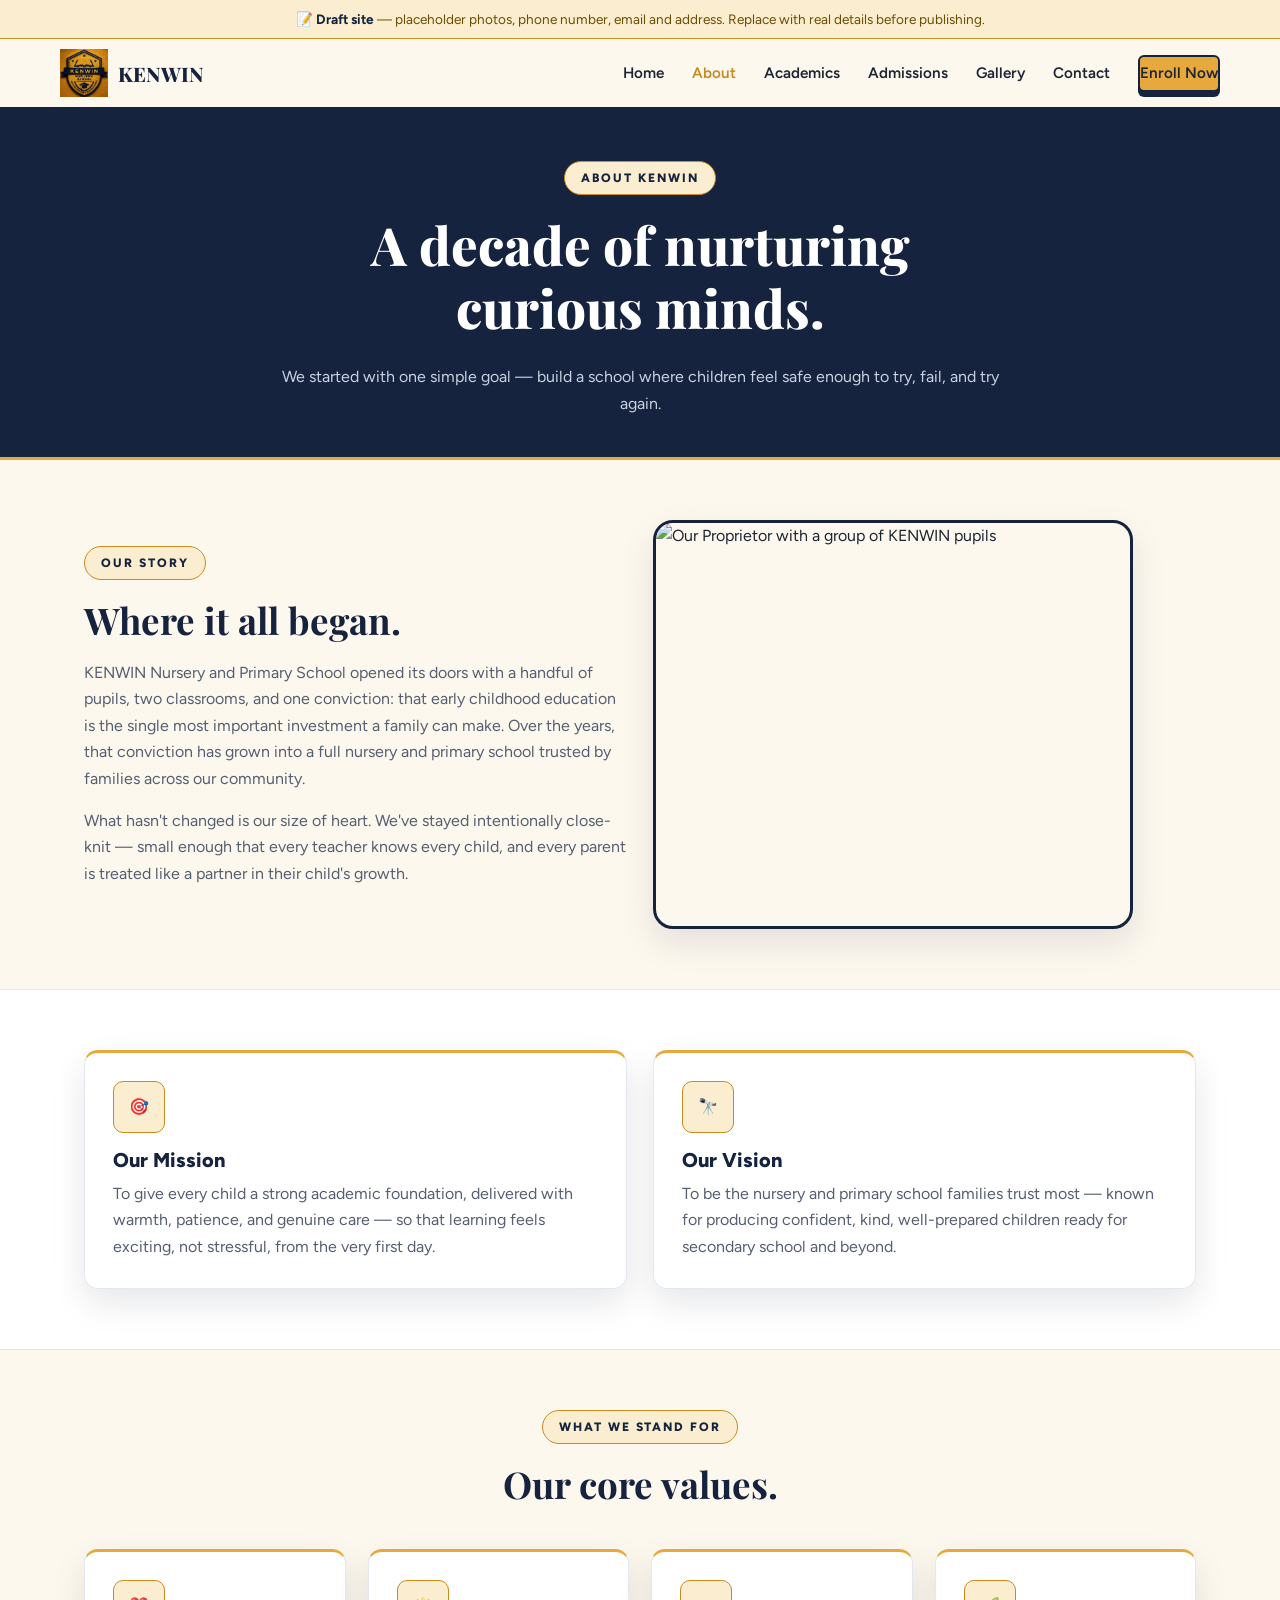
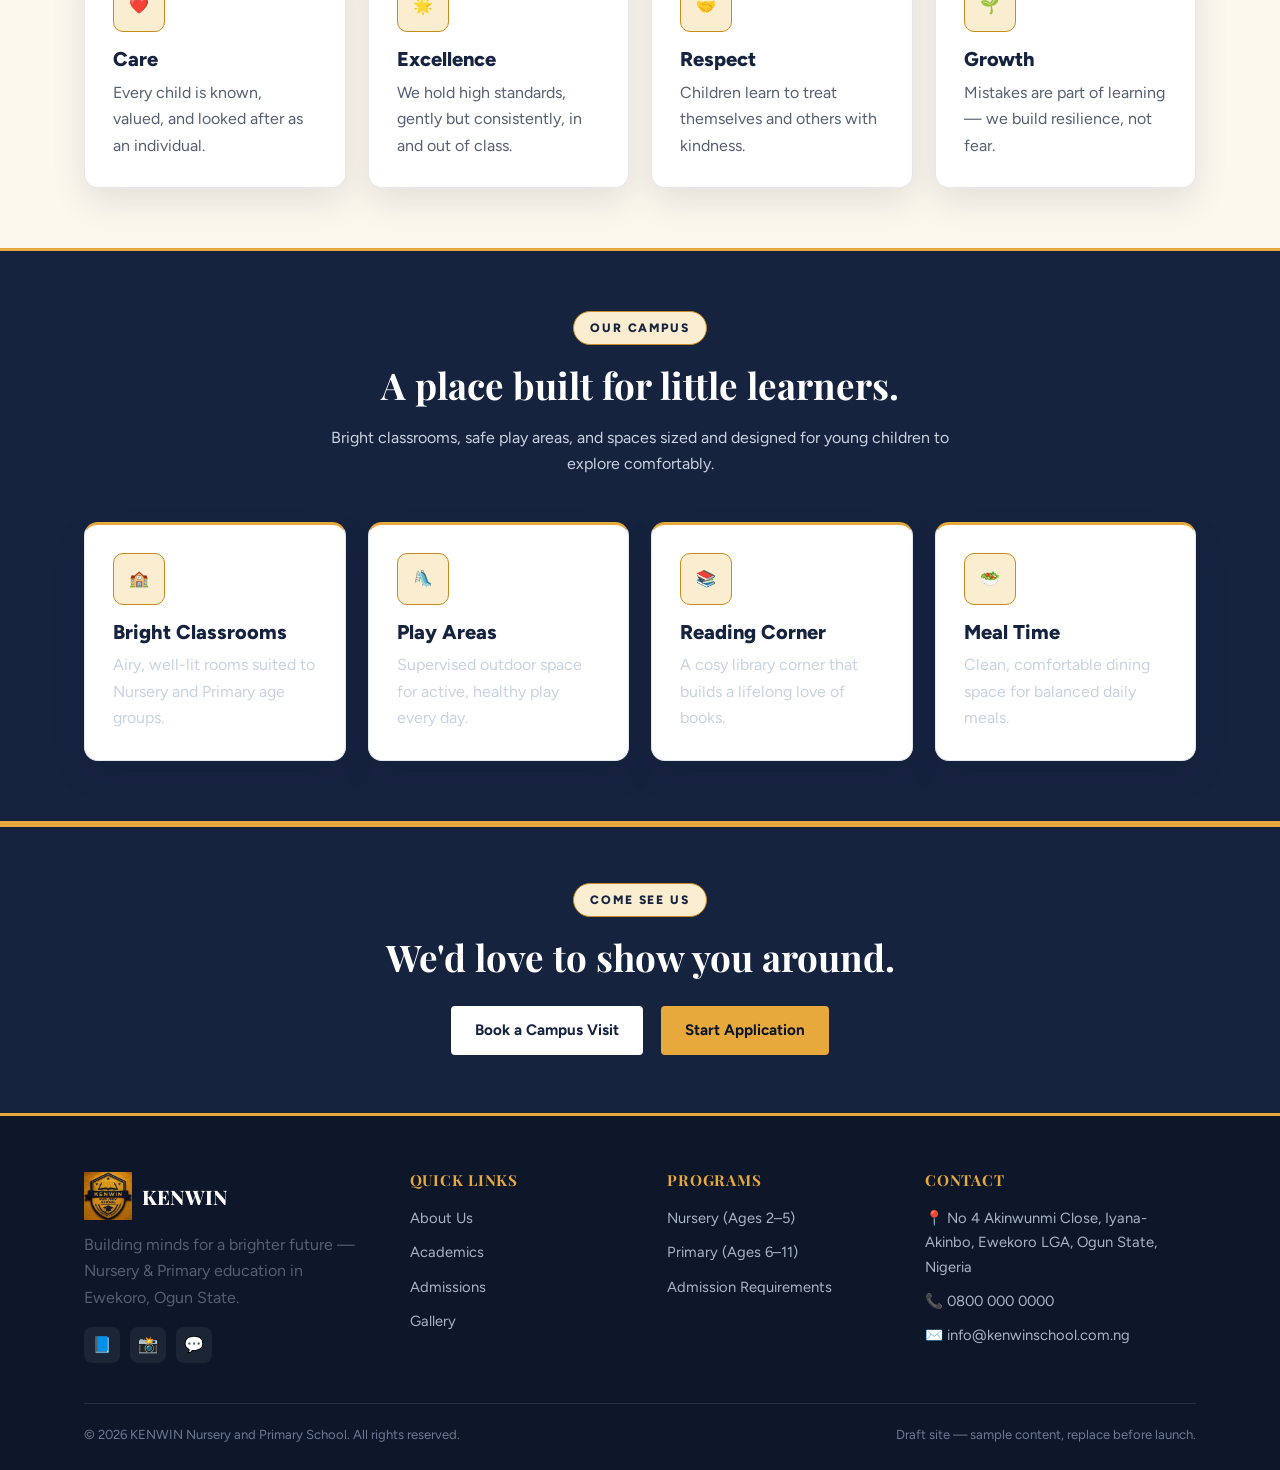
==== about.html @ 1b9066b6 "Initial KENWIN school site" ====
<!DOCTYPE html>
<html lang="en">
<head>
<meta charset="UTF-8">
<meta name="viewport" content="width=device-width, initial-scale=1.0">
<title>About Us | KENWIN Nursery and Primary School</title>
<meta name="description" content="Learn about KENWIN Nursery and Primary School's story, mission, values, and facilities.">
<link rel="preconnect" href="https://fonts.googleapis.com">
<link href="https://fonts.googleapis.com/css2?family=Playfair+Display:wght@700;800;900&family=Figtree:wght@400;500;600;700;800&display=swap" rel="stylesheet">
<link rel="stylesheet" href="styles.css">
</head>
<body>

<div class="build-notice">📝 <strong>Draft site</strong> — placeholder photos, phone number, email and address. Replace with real details before publishing.</div>

<header class="site-header">
  <div class="container nav">
    <a href="index.html" class="logo">
      <img src="images/logo.jpeg" alt="KENWIN Nursery and Primary School crest" class="logo-img"> KENWIN
    </a>
    <nav class="nav-links">
      <a href="index.html">Home</a>
      <a href="about.html" class="active">About</a>
      <a href="academics.html">Academics</a>
      <a href="admissions.html">Admissions</a>
      <a href="gallery.html">Gallery</a>
      <a href="contact.html">Contact</a>
      <a href="admissions.html" class="btn btn-primary btn-sm">Enroll Now</a>
    </nav>
    <button class="nav-toggle" aria-label="Toggle menu"><span></span><span></span><span></span></button>
  </div>
</header>

<section class="page-hero">
  <div class="container">
    <span class="eyebrow">About KENWIN</span>
    <h1>A decade of nurturing curious minds.</h1>
    <p class="lead" style="margin:0 auto;">We started with one simple goal — build a school where children feel safe enough to try, fail, and try again.</p>
  </div>
</section>

<section class="section">
  <div class="container">
    <div class="grid-2" style="align-items:center;">
      <div>
        <span class="eyebrow">Our Story</span>
        <h2>Where it all began.</h2>
        <p>KENWIN Nursery and Primary School opened its doors with a handful of pupils, two classrooms, and one conviction: that early childhood education is the single most important investment a family can make. Over the years, that conviction has grown into a full nursery and primary school trusted by families across our community.</p>
        <p>What hasn't changed is our size of heart. We've stayed intentionally close-knit — small enough that every teacher knows every child, and every parent is treated like a partner in their child's growth.</p>
      </div>
      <div class="hero-photo" style="max-width:480px;">
        <img src="images/community-photo-2.jpeg" alt="Our Proprietor with a group of KENWIN pupils">
      </div>
    </div>
  </div>
</section>

<section class="section section-alt">
  <div class="container">
    <div class="grid-2">
      <div class="card">
        <div class="icon-badge">🎯</div>
        <h3>Our Mission</h3>
        <p>To give every child a strong academic foundation, delivered with warmth, patience, and genuine care — so that learning feels exciting, not stressful, from the very first day.</p>
      </div>
      <div class="card">
        <div class="icon-badge">🔭</div>
        <h3>Our Vision</h3>
        <p>To be the nursery and primary school families trust most — known for producing confident, kind, well-prepared children ready for secondary school and beyond.</p>
      </div>
    </div>
  </div>
</section>

<section class="section">
  <div class="container">
    <div class="section-head center">
      <span class="eyebrow">What We Stand For</span>
      <h2>Our core values.</h2>
    </div>
    <div class="grid-4">
      <div class="card"><div class="icon-badge">❤️</div><h3>Care</h3><p>Every child is known, valued, and looked after as an individual.</p></div>
      <div class="card"><div class="icon-badge">🌟</div><h3>Excellence</h3><p>We hold high standards, gently but consistently, in and out of class.</p></div>
      <div class="card"><div class="icon-badge">🤝</div><h3>Respect</h3><p>Children learn to treat themselves and others with kindness.</p></div>
      <div class="card"><div class="icon-badge">🌱</div><h3>Growth</h3><p>Mistakes are part of learning — we build resilience, not fear.</p></div>
    </div>
  </div>
</section>

<section class="section section-navy">
  <div class="container">
    <div class="section-head center">
      <span class="eyebrow">Our Campus</span>
      <h2 style="color:#fff;">A place built for little learners.</h2>
      <p>Bright classrooms, safe play areas, and spaces sized and designed for young children to explore comfortably.</p>
    </div>
    <div class="grid-4">
      <div class="card" style="background:#fff;"><div class="icon-badge">🏫</div><h3>Bright Classrooms</h3><p>Airy, well-lit rooms suited to Nursery and Primary age groups.</p></div>
      <div class="card" style="background:#fff;"><div class="icon-badge">🛝</div><h3>Play Areas</h3><p>Supervised outdoor space for active, healthy play every day.</p></div>
      <div class="card" style="background:#fff;"><div class="icon-badge">📚</div><h3>Reading Corner</h3><p>A cosy library corner that builds a lifelong love of books.</p></div>
      <div class="card" style="background:#fff;"><div class="icon-badge">🥗</div><h3>Meal Time</h3><p>Clean, comfortable dining space for balanced daily meals.</p></div>
    </div>
  </div>
</section>

<section class="cta-band">
  <div class="container">
    <span class="eyebrow">Come See Us</span>
    <h2>We'd love to show you around.</h2>
    <div class="hero-cta" style="justify-content:center;">
      <a href="contact.html" class="btn" style="background:var(--white); border-color:var(--navy); color:var(--navy);">Book a Campus Visit</a>
      <a href="admissions.html" class="btn btn-primary">Start Application</a>
    </div>
  </div>
</section>

<footer class="site-footer">
  <div class="container">
    <div class="footer-grid">
      <div>
        <a href="index.html" class="logo">
          <img src="images/logo.jpeg" alt="KENWIN Nursery and Primary School crest" class="logo-img"> KENWIN
        </a>
        <p style="margin-top:12px; max-width:28ch;">Building minds for a brighter future — Nursery & Primary education in Ewekoro, Ogun State.</p>
        <div class="social-row">
          <a href="#" aria-label="Facebook">📘</a>
          <a href="#" aria-label="Instagram">📸</a>
          <a href="#" aria-label="WhatsApp">💬</a>
        </div>
      </div>
      <div>
        <h4>Quick Links</h4>
        <ul class="footer-links">
          <li><a href="about.html">About Us</a></li>
          <li><a href="academics.html">Academics</a></li>
          <li><a href="admissions.html">Admissions</a></li>
          <li><a href="gallery.html">Gallery</a></li>
        </ul>
      </div>
      <div>
        <h4>Programs</h4>
        <ul class="footer-links">
          <li><a href="academics.html">Nursery (Ages 2–5)</a></li>
          <li><a href="academics.html">Primary (Ages 6–11)</a></li>
          <li><a href="admissions.html">Admission Requirements</a></li>
        </ul>
      </div>
      <div>
        <h4>Contact</h4>
        <ul class="footer-links">
          <li>📍 No 4 Akinwunmi Close, Iyana-Akinbo, Ewekoro LGA, Ogun State, Nigeria</li>
          <li>📞 0800 000 0000</li>
          <li>✉️ info@kenwinschool.com.ng</li>
        </ul>
      </div>
    </div>
    <div class="footer-bottom">
      <span>© 2026 KENWIN Nursery and Primary School. All rights reserved.</span>
      <span>Draft site — sample content, replace before launch.</span>
    </div>
  </div>
</footer>

<script src="script.js"></script>
</body>
</html>
---- styles.css ----
/* =========================================================
   KENWIN NURSERY & PRIMARY SCHOOL — design system v2
   Palette: navy + gold, matching the school crest
   Signature: shield-badge stats + gold ribbon rules (echoes the crest)
   ========================================================= */

:root {
  /* colour — drawn from the crest */
  --navy: #16233F;
  --navy-deep: #0D1729;
  --navy-mid: #223454;
  --gold: #E8A93C;
  --gold-deep: #C98A1E;
  --gold-light: #F7D588;
  --gold-tint: #FBEED0;
  --navy-tint: #E4E8F0;
  --cream: #FDF8EE;
  --cream-deep: #F6EDD8;
  --ink: #1D2433;
  --ink-soft: #565F71;
  --white: #FFFFFF;

  /* type */
  --font-display: "Playfair Display", "Georgia", serif;
  --font-body: "Figtree", "Segoe UI", sans-serif;

  /* shape */
  --radius-lg: 20px;
  --radius-md: 14px;
  --radius-sm: 8px;
  --shadow-block: 0 6px 0 rgba(13,23,41,0.14);
  --shadow-card: 0 14px 34px rgba(13,23,41,0.10);
}

* { box-sizing: border-box; }
html { scroll-behavior: smooth; }

body {
  margin: 0;
  font-family: var(--font-body);
  color: var(--ink);
  background: var(--cream);
  line-height: 1.65;
  -webkit-font-smoothing: antialiased;
}

img, svg { max-width: 100%; display: block; }
a { color: inherit; text-decoration: none; }
ul { margin: 0; padding: 0; list-style: none; }

h1, h2, h3, h4 {
  font-family: var(--font-display);
  font-weight: 700;
  line-height: 1.18;
  margin: 0 0 0.5em;
  color: var(--navy);
}

h1 { font-size: clamp(2.2rem, 5vw, 3.3rem); font-weight: 800; }
h2 { font-size: clamp(1.7rem, 3.4vw, 2.3rem); }
h3 { font-size: 1.25rem; font-family: var(--font-body); font-weight: 800; }
p { margin: 0 0 1em; color: var(--ink-soft); }

.container {
  width: 100%;
  max-width: 1160px;
  margin: 0 auto;
  padding: 0 24px;
}

.eyebrow {
  display: inline-flex;
  align-items: center;
  gap: 8px;
  font-family: var(--font-body);
  font-weight: 800;
  font-size: 0.76rem;
  letter-spacing: 0.16em;
  text-transform: uppercase;
  color: var(--navy);
  background: var(--gold-tint);
  border: 1px solid var(--gold-deep);
  padding: 6px 16px;
  border-radius: 100px;
  margin-bottom: 18px;
}
.eyebrow.navy { color: var(--white); background: var(--navy); border-color: var(--navy); }
.eyebrow.light { color: var(--white); background: rgba(255,255,255,0.14); border-color: rgba(255,255,255,0.35); }

/* heading rule — the signature mark, echoes the crest's ribbon lines */
.rule-wrap { position: relative; display: inline-block; padding-bottom: 10px; }
.rule-wrap svg.rule { position: absolute; left: 0; bottom: 0; width: 100%; height: 10px; }

/* ---------- header / nav ---------- */
.site-header {
  position: sticky;
  top: 0;
  z-index: 50;
  background: rgba(253,248,238,0.94);
  backdrop-filter: blur(6px);
  border-bottom: 2px solid var(--navy);
}
.nav {
  display: flex;
  align-items: center;
  justify-content: space-between;
  padding: 10px 0;
}
.logo {
  display: flex;
  align-items: center;
  gap: 10px;
  font-family: var(--font-display);
  font-weight: 800;
  font-size: 1.25rem;
  color: var(--navy);
}
.logo-img { width: 48px; height: 48px; object-fit: contain; flex-shrink: 0; }

.nav-links {
  display: flex;
  align-items: center;
  gap: 28px;
}
.nav-links a {
  font-weight: 600;
  font-size: 0.95rem;
  color: var(--ink);
  padding: 4px 0;
}
.nav-links a.active,
.nav-links a:hover { color: var(--gold-deep); }

.btn {
  display: inline-flex;
  align-items: center;
  gap: 8px;
  font-family: var(--font-body);
  font-weight: 700;
  font-size: 0.95rem;
  padding: 12px 24px;
  border-radius: 6px;
  border: 2px solid var(--navy);
  cursor: pointer;
  transition: transform 0.15s ease, background 0.15s ease;
}
.btn:hover { transform: translateY(-2px); }
.btn-primary { background: var(--gold); color: var(--navy-deep); box-shadow: 0 5px 0 var(--navy); }
.btn-primary:hover { background: var(--gold-light); }
.btn-primary:active { transform: translateY(2px); box-shadow: 0 3px 0 var(--navy); }
.btn-outline { background: transparent; color: var(--navy); }
.btn-outline:hover { background: var(--gold-tint); }
.btn-sm { padding: 9px 18px; font-size: 0.85rem; }

.nav-toggle {
  display: none;
  flex-direction: column;
  gap: 5px;
  background: none;
  border: none;
  cursor: pointer;
  padding: 6px;
}
.nav-toggle span { width: 26px; height: 3px; background: var(--navy); border-radius: 2px; }

/* ---------- hero ---------- */
.hero { padding: 56px 0 40px; position: relative; overflow: hidden; }
.hero .container { display: grid; grid-template-columns: 1.05fr 0.95fr; gap: 40px; align-items: center; }
.hero-copy p.lead { font-size: 1.1rem; max-width: 46ch; }
.hero-cta { display: flex; gap: 14px; flex-wrap: wrap; margin-top: 26px; }
.hero-art { position: relative; }
.hero-photo {
  border-radius: var(--radius-lg);
  border: 3px solid var(--navy);
  overflow: hidden;
  box-shadow: var(--shadow-card);
  position: relative;
}
.hero-photo img { width: 100%; height: 100%; object-fit: cover; aspect-ratio: 4/3.4; }
.hero-photo .badge-float {
  position: absolute; bottom: -18px; right: -18px;
  background: var(--navy); color: var(--white);
  border: 3px solid var(--gold);
  border-radius: var(--radius-md);
  padding: 14px 18px;
  box-shadow: var(--shadow-block);
  font-family: var(--font-display);
}
.badge-float .num { font-size: 1.5rem; font-weight: 800; color: var(--gold); display: block; line-height: 1; }
.badge-float .label { font-size: 0.7rem; text-transform: uppercase; letter-spacing: 0.06em; color: #C9D2E0; }

.page-hero {
  padding: 52px 0 40px;
  text-align: center;
  background: var(--navy);
  border-bottom: 3px solid var(--gold);
}
.page-hero .container { max-width: 780px; }
.page-hero h1, .page-hero p { color: var(--white); }
.page-hero p.lead { color: #C9D2E0; }

/* ---------- shield stat badges (signature) ---------- */
.stat-strip {
  display: grid;
  grid-template-columns: repeat(4, 1fr);
  gap: 20px;
  margin: 8px 0 60px;
}
.stat-block {
  background: var(--navy);
  border: 2px solid var(--gold-deep);
  border-radius: var(--radius-md);
  padding: 22px 16px;
  text-align: center;
  box-shadow: var(--shadow-block);
  position: relative;
}
.stat-block::before {
  content: "";
  position: absolute; top: -2px; left: 50%; transform: translateX(-50%);
  width: 28px; height: 4px; background: var(--gold); border-radius: 0 0 3px 3px;
}
.stat-block .num {
  font-family: var(--font-display);
  font-weight: 800;
  font-size: 2rem;
  color: var(--gold);
  display: block;
}
.stat-block .label {
  font-size: 0.78rem;
  font-weight: 700;
  color: #C9D2E0;
  text-transform: uppercase;
  letter-spacing: 0.05em;
}

/* ---------- sections ---------- */
.section { padding: 60px 0; }
.section-head { max-width: 640px; margin-bottom: 44px; }
.section-head.center { margin-left: auto; margin-right: auto; text-align: center; }
.section-alt { background: var(--white); border-top: 1px solid var(--navy-tint); border-bottom: 1px solid var(--navy-tint); }
.section-navy { background: var(--navy); color: var(--white); border-top: 3px solid var(--gold); border-bottom: 3px solid var(--gold); }
.section-navy h2, .section-navy h3 { color: var(--white); }
.section-navy p { color: #C9D2E0; }

/* ---------- program / feature cards ---------- */
.grid-2 { display: grid; grid-template-columns: 1fr 1fr; gap: 26px; }
.grid-3 { display: grid; grid-template-columns: repeat(3, 1fr); gap: 26px; }
.grid-4 { display: grid; grid-template-columns: repeat(4, 1fr); gap: 22px; }

.card {
  background: var(--white);
  border: 1px solid var(--navy-tint);
  border-top: 3px solid var(--gold);
  border-radius: var(--radius-md);
  padding: 28px;
  box-shadow: var(--shadow-card);
}
.card .icon-badge {
  width: 52px; height: 52px;
  border-radius: 10px;
  display: flex; align-items: center; justify-content: center;
  margin-bottom: 16px;
  background: var(--gold-tint);
  border: 1px solid var(--gold-deep);
}
.card h3 { margin-bottom: 8px; color: var(--navy); }
.card p { margin-bottom: 0; }

.program-card { position: relative; overflow: hidden; }
.program-card .tag {
  position: absolute; top: 22px; right: -36px;
  background: var(--navy);
  color: var(--gold);
  font-weight: 700; font-size: 0.75rem;
  padding: 5px 42px;
  transform: rotate(35deg);
}

.value-list li {
  display: flex; gap: 12px; align-items: flex-start;
  margin-bottom: 14px; color: var(--ink-soft);
}
.value-list .dot {
  flex-shrink: 0; width: 24px; height: 24px; border-radius: 6px;
  background: var(--gold); color: var(--navy-deep);
  display: flex; align-items: center; justify-content: center;
  font-size: 0.78rem; font-weight: 800; margin-top: 2px;
}

/* ---------- testimonial ---------- */
.testimonial-card {
  background: var(--cream-deep);
  border: 1px solid var(--gold-deep);
  border-radius: var(--radius-md);
  padding: 28px;
}
.testimonial-card .quote { font-size: 1.02rem; color: var(--navy); font-style: italic; }
.testimonial-card .who { display: flex; align-items: center; gap: 12px; margin-top: 16px; }
.avatar {
  width: 42px; height: 42px; border-radius: 50%;
  display: flex; align-items: center; justify-content: center;
  font-weight: 800; color: var(--white); font-family: var(--font-display);
  background: var(--navy);
}

/* ---------- timeline / steps ---------- */
.steps { display: grid; gap: 16px; }
.step {
  display: grid; grid-template-columns: 56px 1fr; gap: 18px;
  background: var(--white); border: 1px solid var(--navy-tint); border-left: 4px solid var(--gold);
  border-radius: var(--radius-md); padding: 20px;
}
.step .step-num {
  width: 52px; height: 52px; border-radius: 10px;
  background: var(--navy); color: var(--gold);
  display: flex; align-items: center; justify-content: center;
  font-family: var(--font-display); font-weight: 800; font-size: 1.25rem;
}

/* ---------- FAQ ---------- */
.faq-item {
  border: 1px solid var(--navy-tint);
  border-left: 3px solid var(--gold);
  border-radius: var(--radius-md);
  margin-bottom: 14px;
  background: var(--white);
  overflow: hidden;
}
.faq-item summary {
  cursor: pointer;
  padding: 18px 22px;
  font-weight: 700;
  color: var(--navy);
  list-style: none;
  display: flex;
  justify-content: space-between;
  align-items: center;
}
.faq-item summary::-webkit-details-marker { display: none; }
.faq-item summary::after {
  content: "+";
  font-size: 1.4rem;
  color: var(--gold-deep);
  transition: transform 0.2s ease;
}
.faq-item[open] summary::after { transform: rotate(45deg); }
.faq-item .faq-body { padding: 0 22px 20px; color: var(--ink-soft); }

/* ---------- gallery ---------- */
.gallery-grid { display: grid; grid-template-columns: repeat(3, 1fr); gap: 18px; }
.gallery-tile {
  aspect-ratio: 4/3;
  border-radius: var(--radius-md);
  border: 1px solid var(--navy-tint);
  overflow: hidden;
  position: relative;
}
.gallery-tile img { width: 100%; height: 100%; object-fit: cover; }
.gallery-tile.placeholder {
  display: flex; align-items: center; justify-content: center;
  text-align: center; padding: 16px;
  font-weight: 700; color: var(--white);
  border: 2px dashed var(--gold-deep);
}
.gallery-tile .cap {
  position: absolute; bottom: 0; left: 0; right: 0;
  background: linear-gradient(transparent, rgba(13,23,41,0.85));
  color: var(--white); font-weight: 700; font-size: 0.85rem;
  padding: 26px 14px 10px;
}

/* ---------- contact / form ---------- */
.contact-grid { display: grid; grid-template-columns: 1fr 1fr; gap: 40px; align-items: start; }
.form-field { margin-bottom: 18px; }
.form-field label { display: block; font-weight: 700; font-size: 0.88rem; margin-bottom: 6px; color: var(--navy); }
.form-field input, .form-field select, .form-field textarea {
  width: 100%;
  padding: 12px 14px;
  border: 1px solid var(--navy-tint);
  border-radius: var(--radius-sm);
  font-family: var(--font-body);
  font-size: 0.95rem;
  background: var(--cream);
  color: var(--ink);
}
.form-field textarea { resize: vertical; min-height: 110px; }
.info-line { display: flex; gap: 14px; margin-bottom: 20px; align-items: flex-start; }
.info-line .ic {
  width: 40px; height: 40px; border-radius: 10px; flex-shrink: 0;
  background: var(--gold-tint); border: 1px solid var(--gold-deep);
  display: flex; align-items: center; justify-content: center;
}

/* ---------- CTA band ---------- */
.cta-band {
  background: var(--navy);
  border-top: 3px solid var(--gold);
  border-bottom: 3px solid var(--gold);
  padding: 56px 0;
  text-align: center;
  color: var(--white);
}
.cta-band h2 { color: var(--white); }
.cta-band .btn-primary { background: var(--gold); color: var(--navy-deep); }

/* ---------- footer ---------- */
.site-footer { background: var(--navy-deep); color: #A9B4C6; padding: 56px 0 24px; }
.footer-grid { display: grid; grid-template-columns: 1.3fr 1fr 1fr 1.2fr; gap: 32px; margin-bottom: 40px; }
.site-footer h4 { color: var(--gold); font-size: 0.95rem; margin-bottom: 16px; text-transform: uppercase; letter-spacing: 0.05em; }
.site-footer a { color: #A9B4C6; }
.site-footer a:hover { color: var(--gold); }
.site-footer .logo { color: var(--white); }
.footer-links li { margin-bottom: 10px; font-size: 0.92rem; }
.footer-bottom {
  border-top: 1px solid rgba(255,255,255,0.1);
  padding-top: 20px;
  font-size: 0.82rem;
  display: flex; justify-content: space-between; flex-wrap: wrap; gap: 10px;
  color: #6E7891;
}
.social-row { display: flex; gap: 10px; margin-top: 6px; }
.social-row a {
  width: 36px; height: 36px; border-radius: 8px;
  background: rgba(255,255,255,0.06);
  display: flex; align-items: center; justify-content: center;
}

/* ---------- notice banner (placeholder disclosure) ---------- */
.build-notice { background: var(--gold-tint); border-bottom: 1px solid var(--gold-deep); font-size: 0.85rem; text-align: center; padding: 8px 16px; color: #6B4E00; }
.build-notice strong { color: var(--navy); }

/* ---------- responsive ---------- */
@media (max-width: 920px) {
  .hero .container { grid-template-columns: 1fr; }
  .hero-art { order: -1; max-width: 420px; margin: 0 auto 10px; }
  .grid-2, .grid-3, .grid-4 { grid-template-columns: 1fr 1fr; }
  .stat-strip { grid-template-columns: 1fr 1fr; }
  .footer-grid { grid-template-columns: 1fr 1fr; }
  .contact-grid { grid-template-columns: 1fr; }
  .gallery-grid { grid-template-columns: 1fr 1fr; }
}
@media (max-width: 640px) {
  .nav-links { position: fixed; top: 68px; left: 0; right: 0; background: var(--cream);
    flex-direction: column; align-items: flex-start; padding: 20px 24px;
    border-bottom: 2px solid var(--navy); gap: 16px; display: none; }
  .nav-links.open { display: flex; }
  .nav-toggle { display: flex; }
  .nav .btn-primary.btn-sm { display: none; }
  .nav-links .btn { width: 100%; justify-content: center; }
  .grid-2, .grid-3, .grid-4 { grid-template-columns: 1fr; }
  .stat-strip { grid-template-columns: 1fr 1fr; }
  .footer-grid { grid-template-columns: 1fr; }
  .gallery-grid { grid-template-columns: 1fr 1fr; }
  .footer-bottom { flex-direction: column; }
}

@media (prefers-reduced-motion: reduce) {
  html { scroll-behavior: auto; }
  * { transition: none !important; animation: none !important; }
}
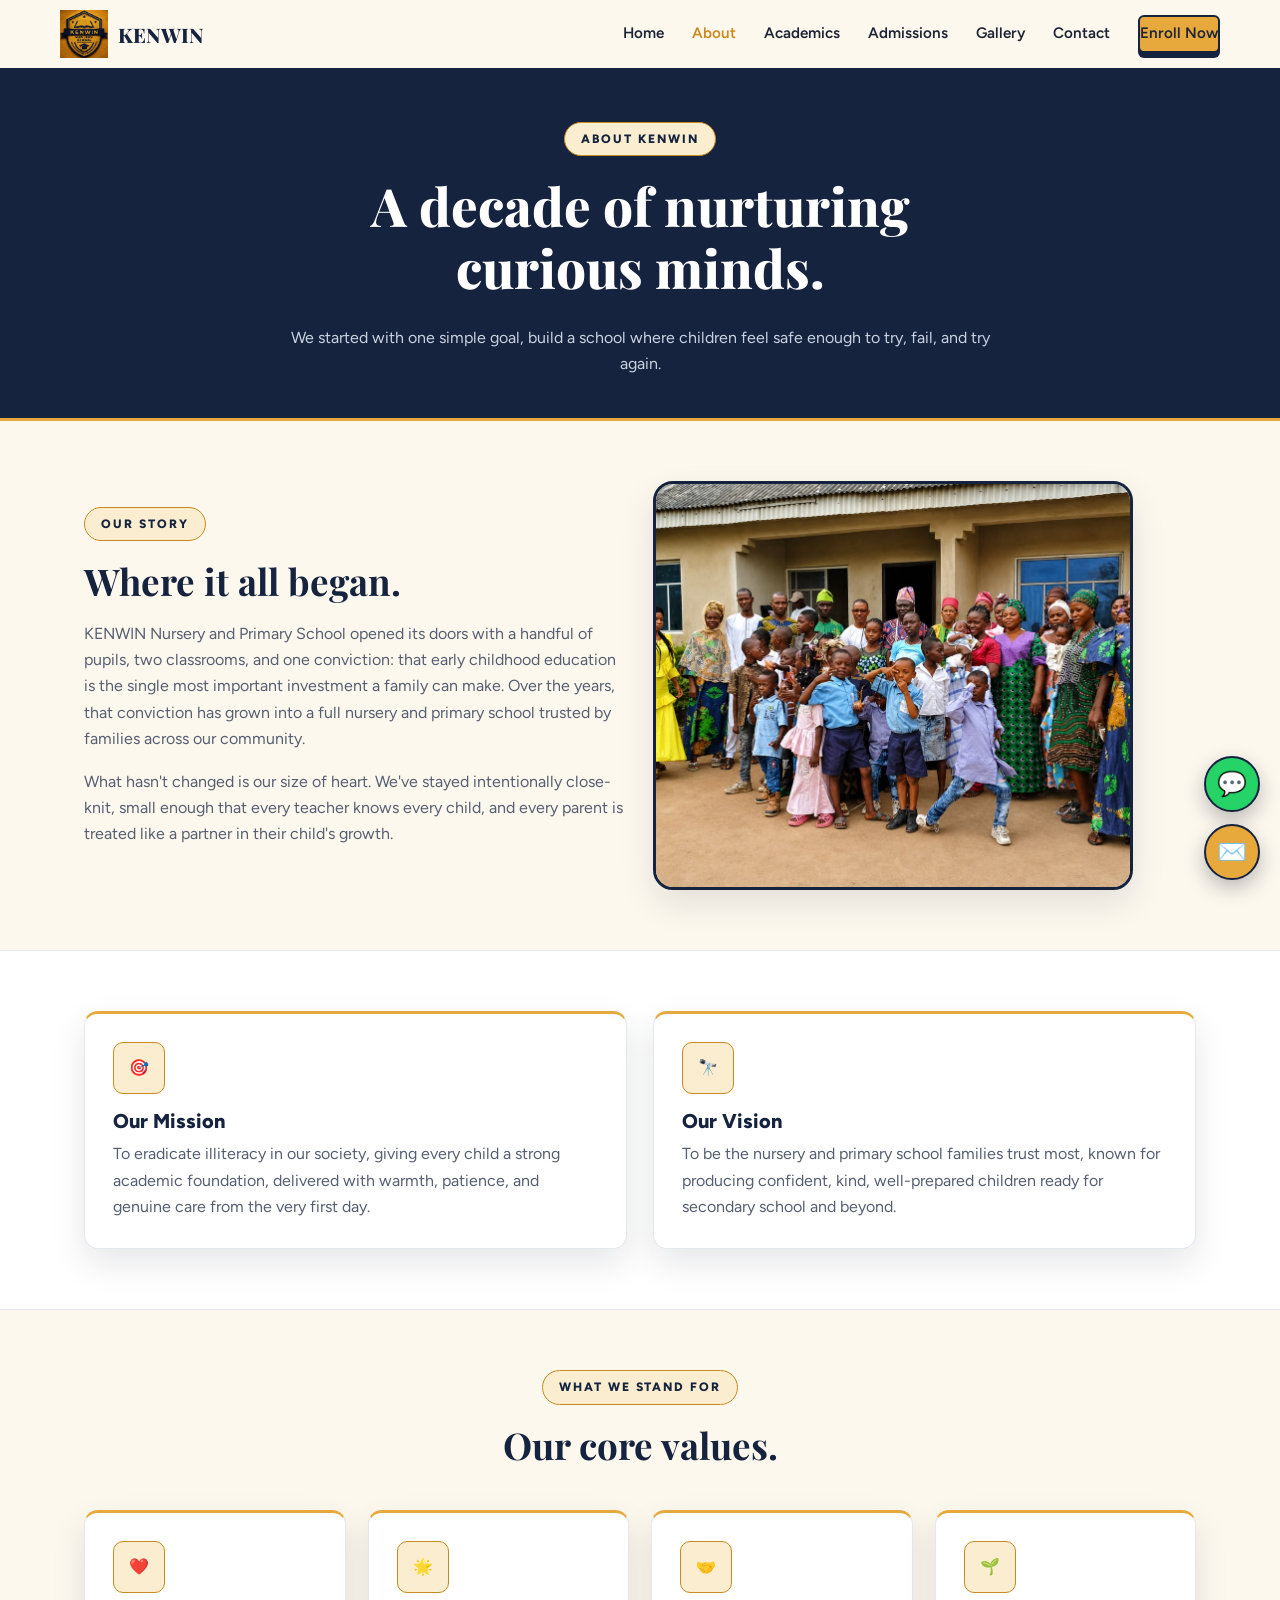
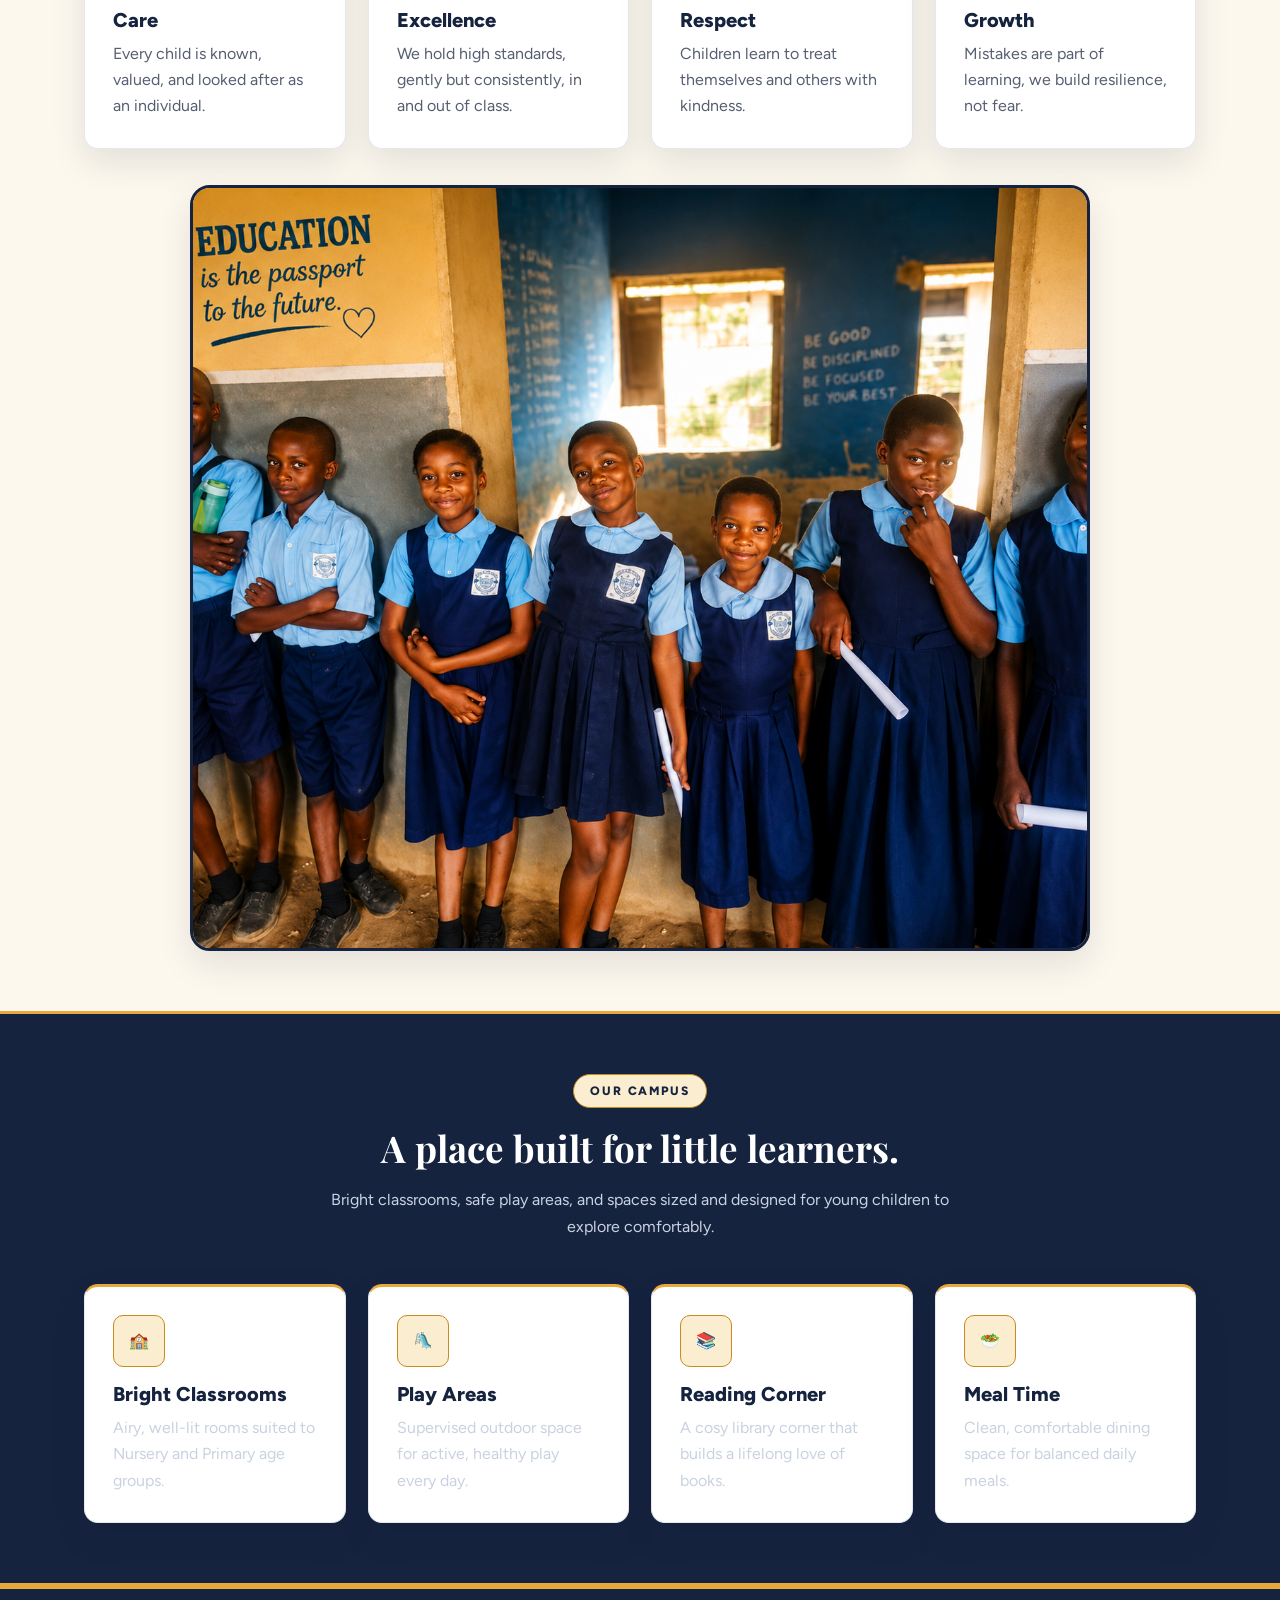
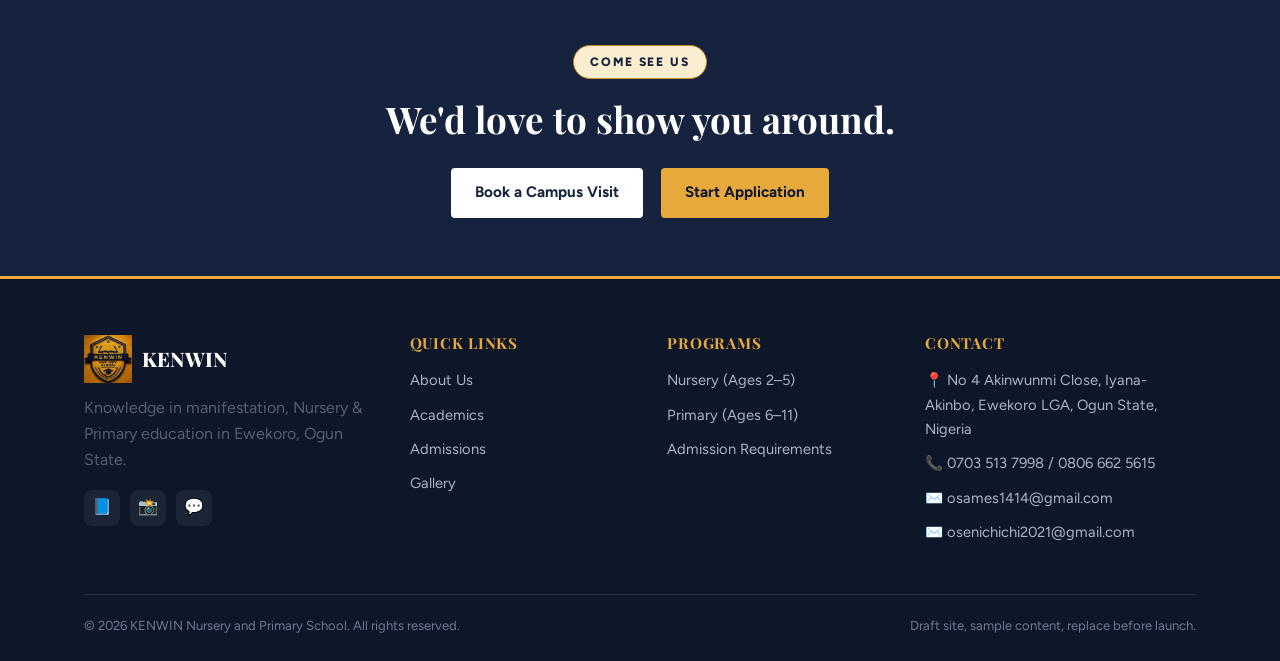
==== commit 9b977c90: "Change name to and, remove draft banner, fix gallery sync" ====
--- a/about.html
+++ b/about.html
@@ -11,7 +11,6 @@
 </head>
 <body>
 
-<div class="build-notice">📝 <strong>Draft site</strong> — placeholder photos, phone number, email and address. Replace with real details before publishing.</div>
 
 <header class="site-header">
   <div class="container nav">
@@ -35,7 +34,7 @@
   <div class="container">
     <span class="eyebrow">About KENWIN</span>
     <h1>A decade of nurturing curious minds.</h1>
-    <p class="lead" style="margin:0 auto;">We started with one simple goal — build a school where children feel safe enough to try, fail, and try again.</p>
+    <p class="lead" style="margin:0 auto;">We started with one simple goal, build a school where children feel safe enough to try, fail, and try again.</p>
   </div>
 </section>
 
@@ -46,7 +45,7 @@
         <span class="eyebrow">Our Story</span>
         <h2>Where it all began.</h2>
         <p>KENWIN Nursery and Primary School opened its doors with a handful of pupils, two classrooms, and one conviction: that early childhood education is the single most important investment a family can make. Over the years, that conviction has grown into a full nursery and primary school trusted by families across our community.</p>
-        <p>What hasn't changed is our size of heart. We've stayed intentionally close-knit — small enough that every teacher knows every child, and every parent is treated like a partner in their child's growth.</p>
+        <p>What hasn't changed is our size of heart. We've stayed intentionally close-knit, small enough that every teacher knows every child, and every parent is treated like a partner in their child's growth.</p>
       </div>
       <div class="hero-photo" style="max-width:480px;">
         <img src="images/community-photo-2.jpeg" alt="Our Proprietor with a group of KENWIN pupils">
@@ -61,12 +60,12 @@
       <div class="card">
         <div class="icon-badge">🎯</div>
         <h3>Our Mission</h3>
-        <p>To give every child a strong academic foundation, delivered with warmth, patience, and genuine care — so that learning feels exciting, not stressful, from the very first day.</p>
+        <p>To eradicate illiteracy in our society, giving every child a strong academic foundation, delivered with warmth, patience, and genuine care from the very first day.</p>
       </div>
       <div class="card">
         <div class="icon-badge">🔭</div>
         <h3>Our Vision</h3>
-        <p>To be the nursery and primary school families trust most — known for producing confident, kind, well-prepared children ready for secondary school and beyond.</p>
+        <p>To be the nursery and primary school families trust most, known for producing confident, kind, well-prepared children ready for secondary school and beyond.</p>
       </div>
     </div>
   </div>
@@ -82,7 +81,10 @@
       <div class="card"><div class="icon-badge">❤️</div><h3>Care</h3><p>Every child is known, valued, and looked after as an individual.</p></div>
       <div class="card"><div class="icon-badge">🌟</div><h3>Excellence</h3><p>We hold high standards, gently but consistently, in and out of class.</p></div>
       <div class="card"><div class="icon-badge">🤝</div><h3>Respect</h3><p>Children learn to treat themselves and others with kindness.</p></div>
-      <div class="card"><div class="icon-badge">🌱</div><h3>Growth</h3><p>Mistakes are part of learning — we build resilience, not fear.</p></div>
+      <div class="card"><div class="icon-badge">🌱</div><h3>Growth</h3><p>Mistakes are part of learning, we build resilience, not fear.</p></div>
+    </div>
+    <div class="hero-photo" style="max-width:900px; margin:36px auto 0;">
+      <img src="images/education-passport-mural.jpeg" alt="KENWIN pupils beside a mural reading Education is the passport to the future">
     </div>
   </div>
 </section>
@@ -121,7 +123,7 @@
         <a href="index.html" class="logo">
           <img src="images/logo.jpeg" alt="KENWIN Nursery and Primary School crest" class="logo-img"> KENWIN
         </a>
-        <p style="margin-top:12px; max-width:28ch;">Building minds for a brighter future — Nursery & Primary education in Ewekoro, Ogun State.</p>
+        <p style="margin-top:12px; max-width:28ch;">Knowledge in manifestation, Nursery & Primary education in Ewekoro, Ogun State.</p>
         <div class="social-row">
           <a href="#" aria-label="Facebook">📘</a>
           <a href="#" aria-label="Instagram">📸</a>
@@ -149,19 +151,24 @@
         <h4>Contact</h4>
         <ul class="footer-links">
           <li>📍 No 4 Akinwunmi Close, Iyana-Akinbo, Ewekoro LGA, Ogun State, Nigeria</li>
-          <li>📞 0800 000 0000</li>
-          <li>✉️ info@kenwinschool.com.ng</li>
+          <li>📞 0703 513 7998 / 0806 662 5615</li>
+          <li>✉️ osames1414@gmail.com</li>
+          <li>✉️ osenichichi2021@gmail.com</li>
         </ul>
       </div>
     </div>
     <div class="footer-bottom">
       <span>© 2026 KENWIN Nursery and Primary School. All rights reserved.</span>
-      <span>Draft site — sample content, replace before launch.</span>
+      <span>Draft site, sample content, replace before launch.</span>
     </div>
   </div>
 </footer>
 
+<div class="floating-actions">
+  <a href="https://wa.me/2347035137998" target="_blank" rel="noopener noreferrer" class="fab fab-whatsapp" aria-label="Chat with us on WhatsApp" title="Chat on WhatsApp">💬</a>
+  <a href="mailto:osames1414@gmail.com?cc=osenichichi2021@gmail.com" class="fab fab-mail" aria-label="Email us" title="Email us">✉️</a>
+</div>
+
 <script src="script.js"></script>
 </body>
 </html>
-
--- a/styles.css
+++ b/styles.css
@@ -431,6 +431,41 @@
 .build-notice { background: var(--gold-tint); border-bottom: 1px solid var(--gold-deep); font-size: 0.85rem; text-align: center; padding: 8px 16px; color: #6B4E00; }
 .build-notice strong { color: var(--navy); }
 
+/* ---------- floating WhatsApp / email buttons ---------- */
+.floating-actions {
+  position: fixed;
+  right: 20px;
+  bottom: 20px;
+  display: flex;
+  flex-direction: column;
+  gap: 12px;
+  z-index: 90;
+}
+.fab {
+  width: 56px;
+  height: 56px;
+  border-radius: 50%;
+  display: flex;
+  align-items: center;
+  justify-content: center;
+  font-size: 1.5rem;
+  text-decoration: none;
+  border: 2px solid var(--navy);
+  box-shadow: 0 8px 20px rgba(13,23,41,0.28);
+  transition: transform 0.15s ease, box-shadow 0.15s ease;
+}
+.fab:hover {
+  transform: translateY(-3px) scale(1.06);
+  box-shadow: 0 12px 26px rgba(13,23,41,0.32);
+}
+.fab-whatsapp { background: #25D366; }
+.fab-mail { background: var(--gold); }
+
+@media (max-width: 640px) {
+  .floating-actions { right: 14px; bottom: 14px; gap: 10px; }
+  .fab { width: 48px; height: 48px; font-size: 1.25rem; }
+}
+
 /* ---------- responsive ---------- */
 @media (max-width: 920px) {
   .hero .container { grid-template-columns: 1fr; }
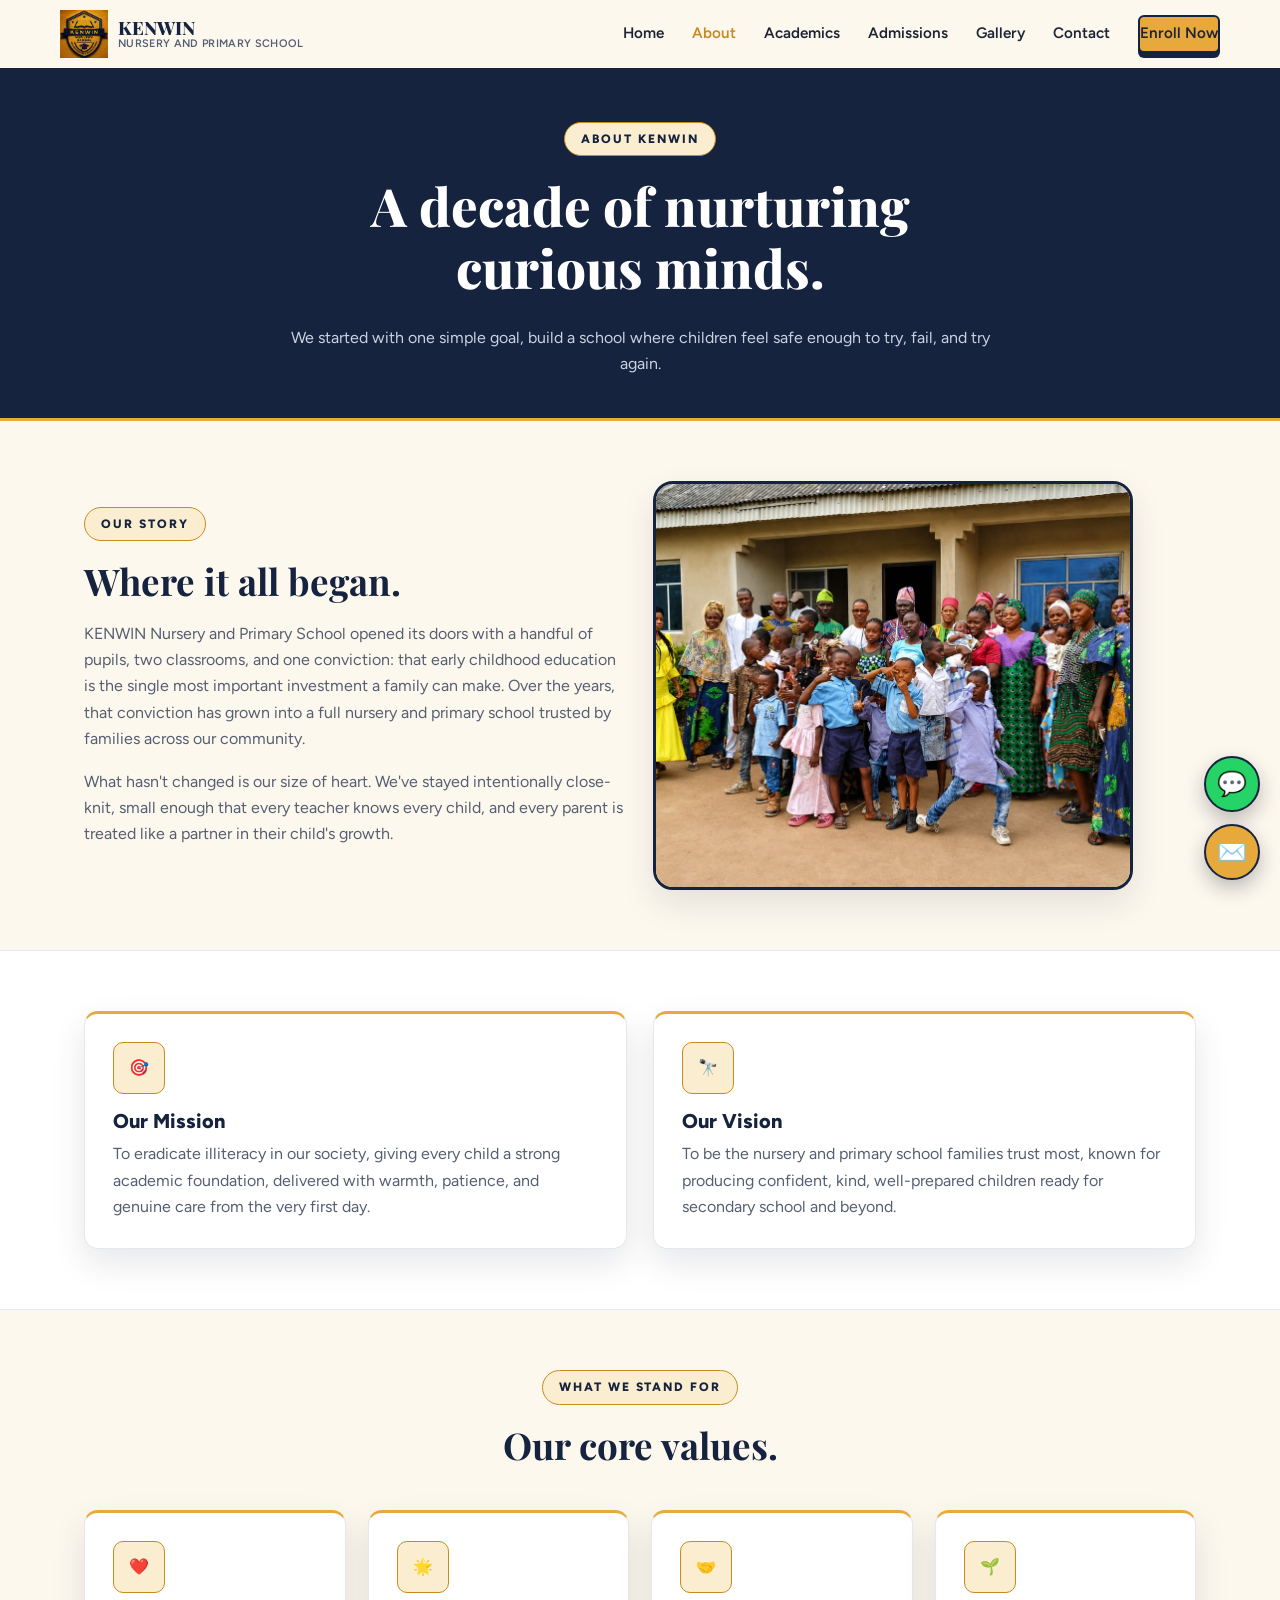
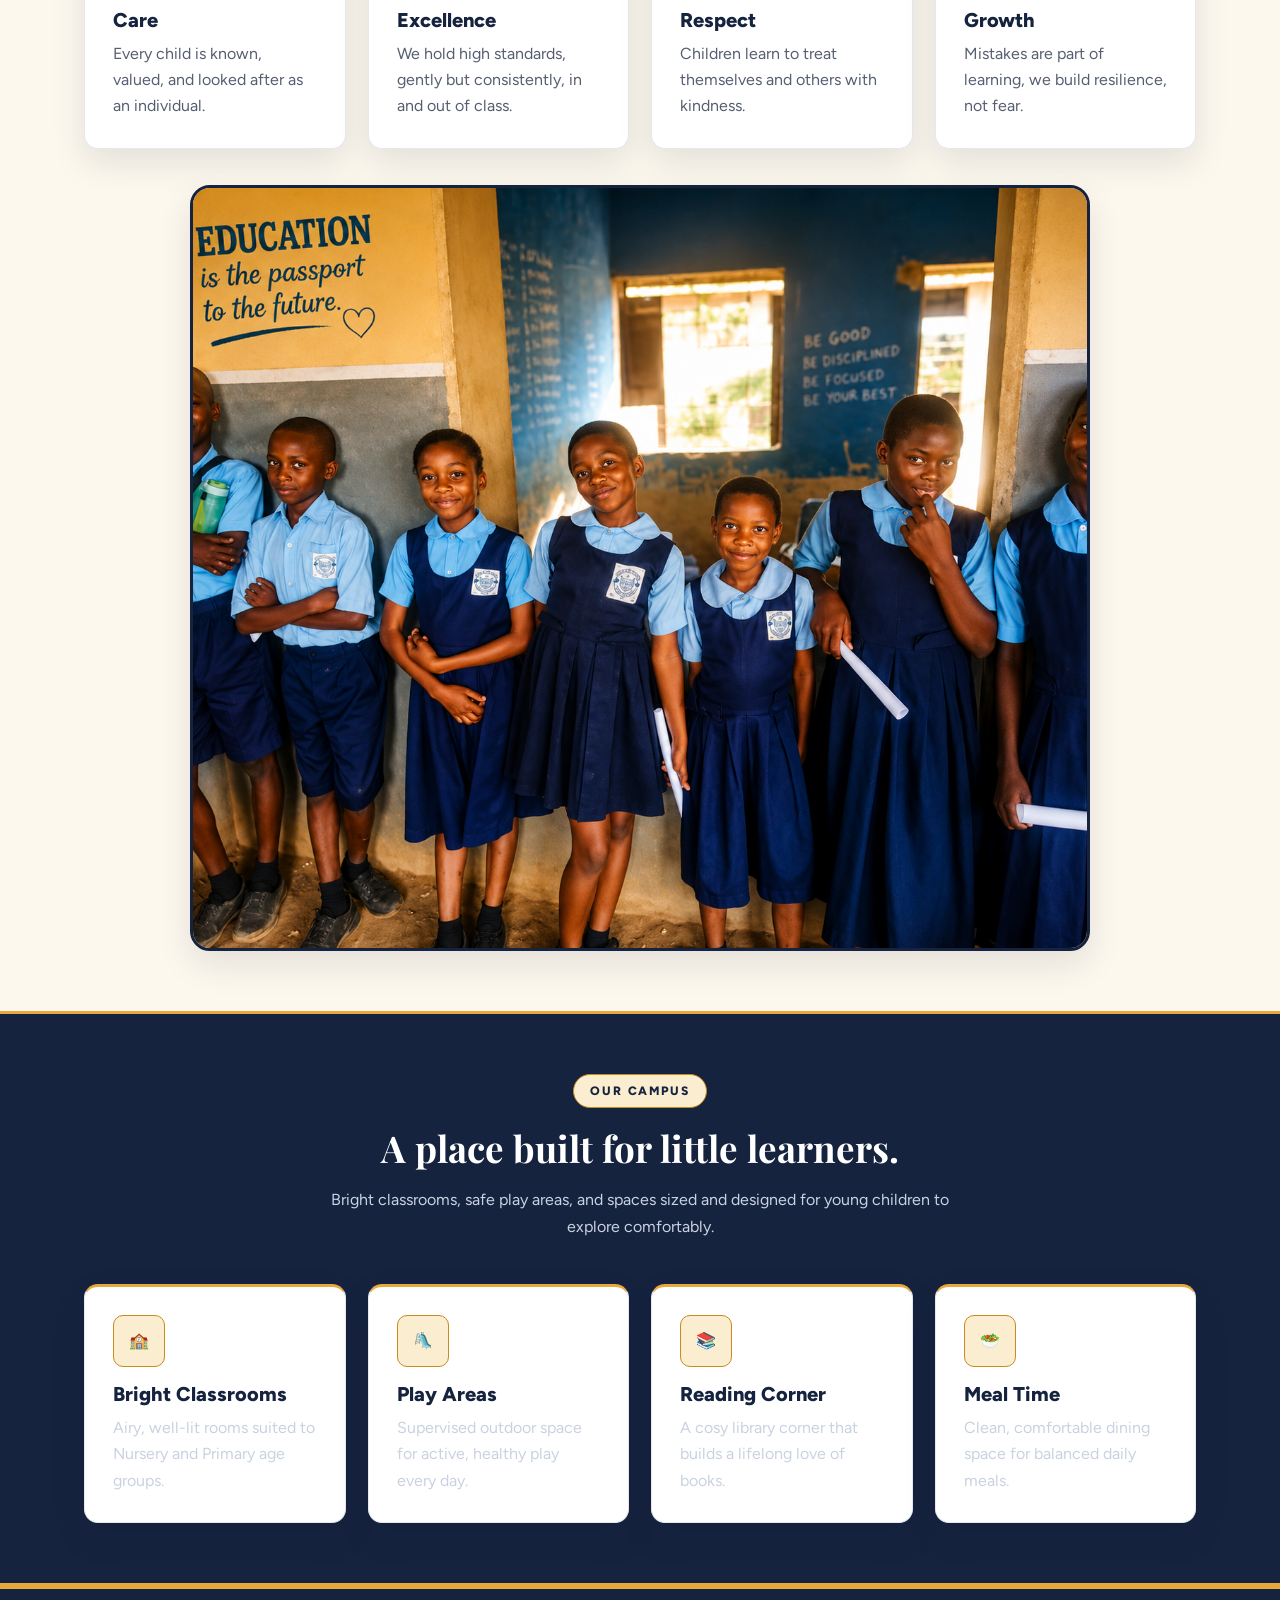
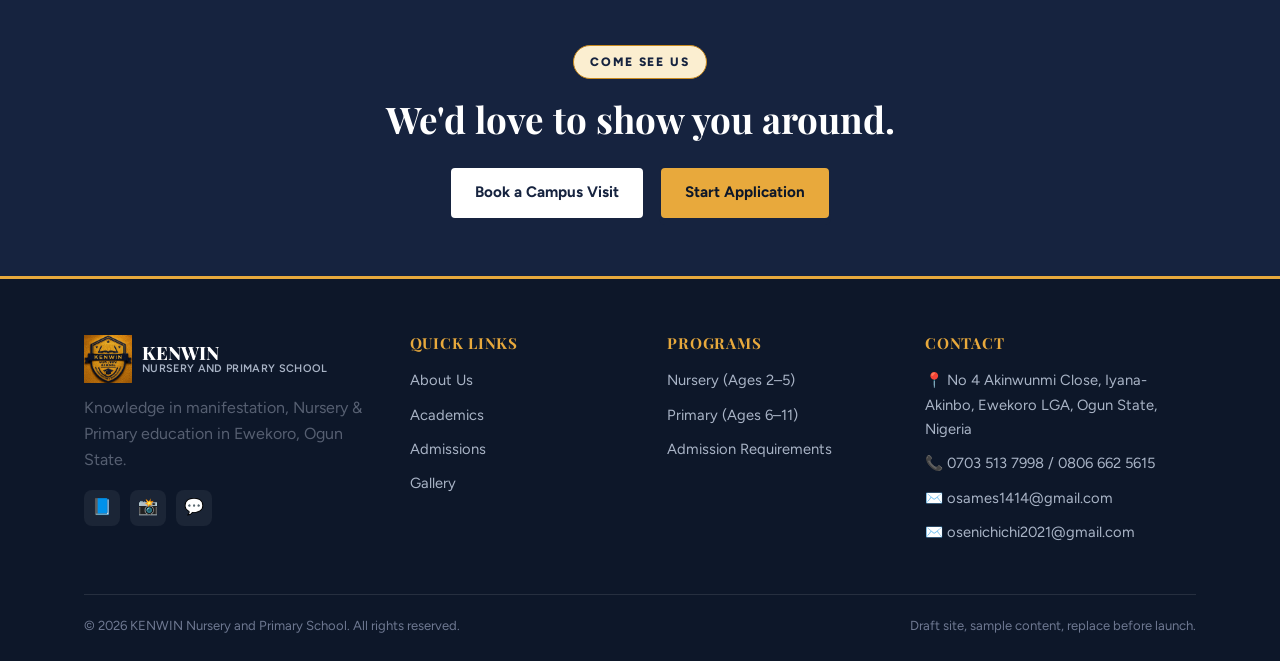
==== commit 70c6fa9b: "Expand header/footer logo to full school name" ====
--- a/about.html
+++ b/about.html
@@ -15,7 +15,8 @@
 <header class="site-header">
   <div class="container nav">
     <a href="index.html" class="logo">
-      <img src="images/logo.jpeg" alt="KENWIN Nursery and Primary School crest" class="logo-img"> KENWIN
+      <img src="images/logo.jpeg" alt="KENWIN Nursery and Primary School crest" class="logo-img">
+      <span class="logo-text"><span class="logo-name">KENWIN</span><span class="logo-sub">Nursery and Primary School</span></span>
     </a>
     <nav class="nav-links">
       <a href="index.html">Home</a>
@@ -121,7 +122,8 @@
     <div class="footer-grid">
       <div>
         <a href="index.html" class="logo">
-          <img src="images/logo.jpeg" alt="KENWIN Nursery and Primary School crest" class="logo-img"> KENWIN
+          <img src="images/logo.jpeg" alt="KENWIN Nursery and Primary School crest" class="logo-img">
+      <span class="logo-text"><span class="logo-name">KENWIN</span><span class="logo-sub">Nursery and Primary School</span></span>
         </a>
         <p style="margin-top:12px; max-width:28ch;">Knowledge in manifestation, Nursery & Primary education in Ewekoro, Ogun State.</p>
         <div class="social-row">
--- a/styles.css
+++ b/styles.css
@@ -116,6 +116,10 @@
   color: var(--navy);
 }
 .logo-img { width: 48px; height: 48px; object-fit: contain; flex-shrink: 0; }
+.logo-text { display: flex; flex-direction: column; line-height: 1.15; }
+.logo-name { font-family: var(--font-display); font-weight: 800; font-size: 1.15rem; }
+.logo-sub { font-family: var(--font-body); font-weight: 600; font-size: 0.68rem; text-transform: uppercase; letter-spacing: 0.03em; color: var(--ink-soft); }
+.site-footer .logo-sub { color: #A9B4C6; }
 
 .nav-links {
   display: flex;
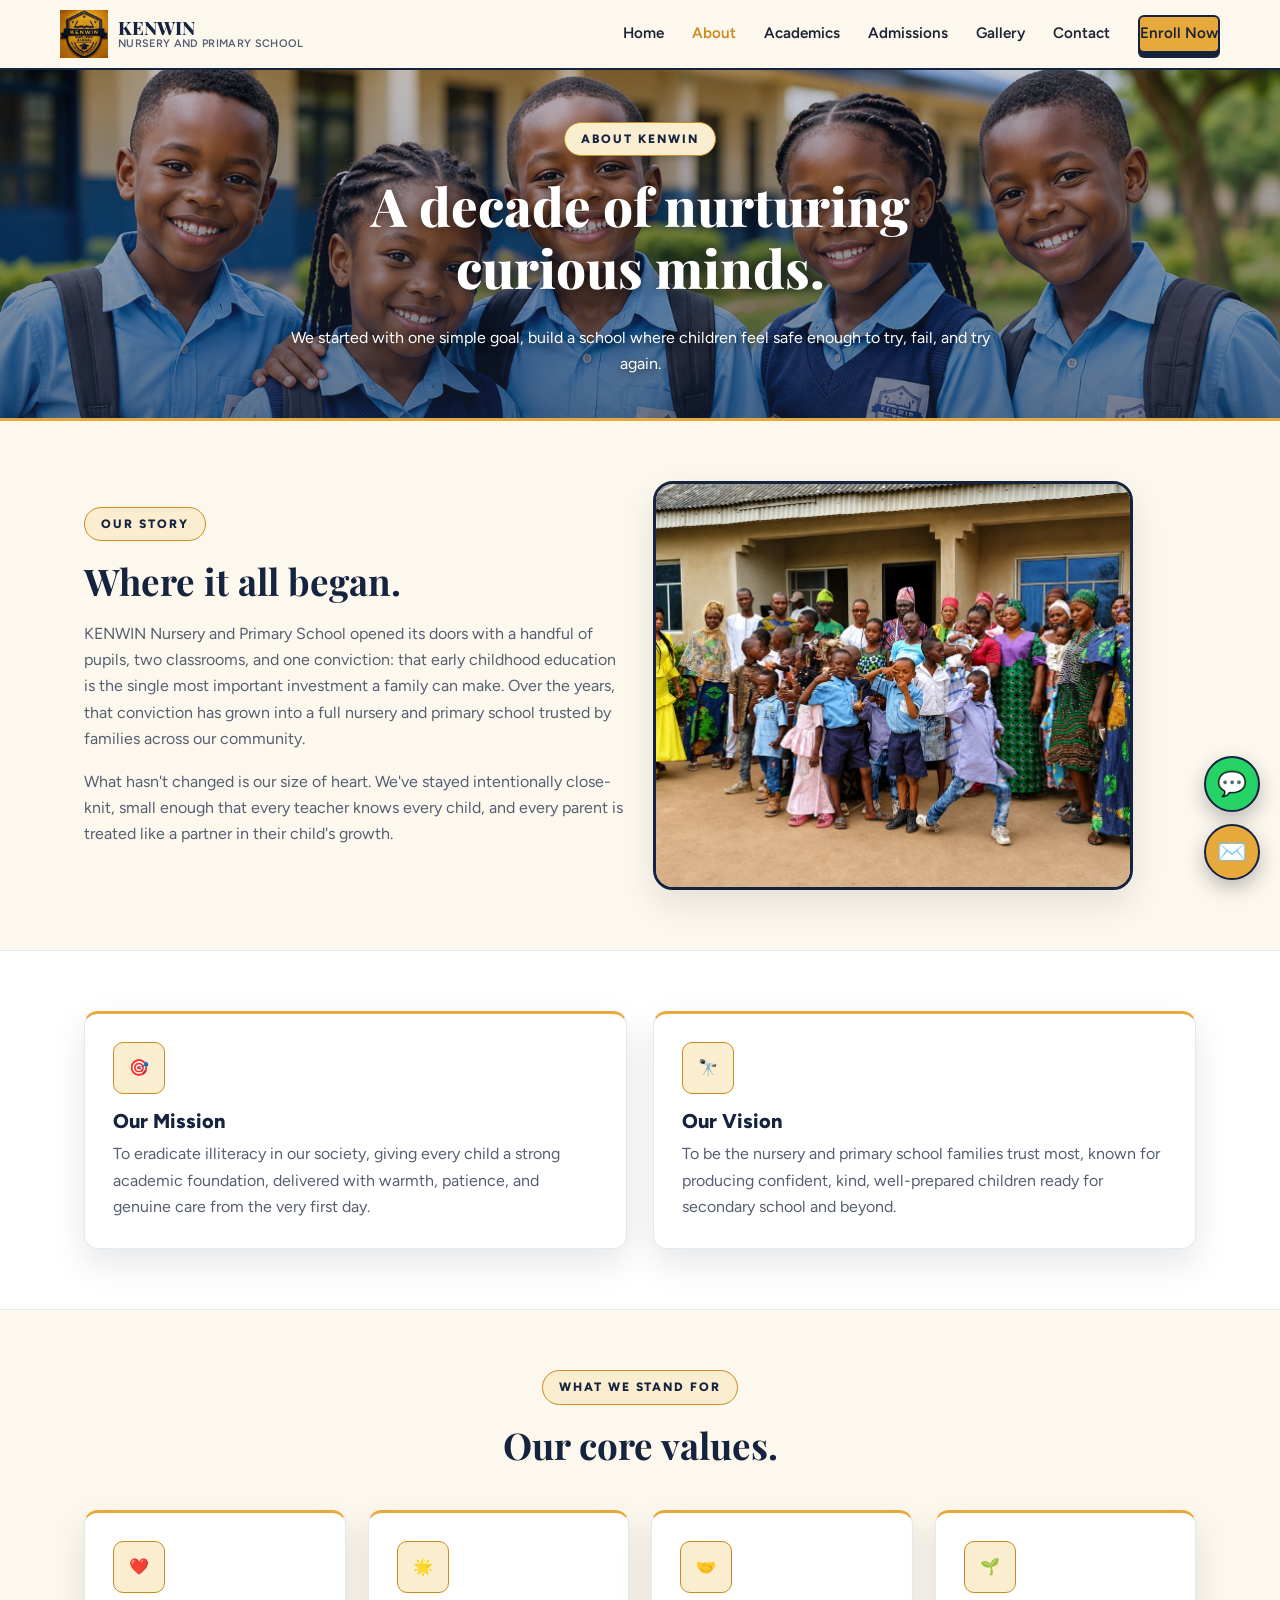
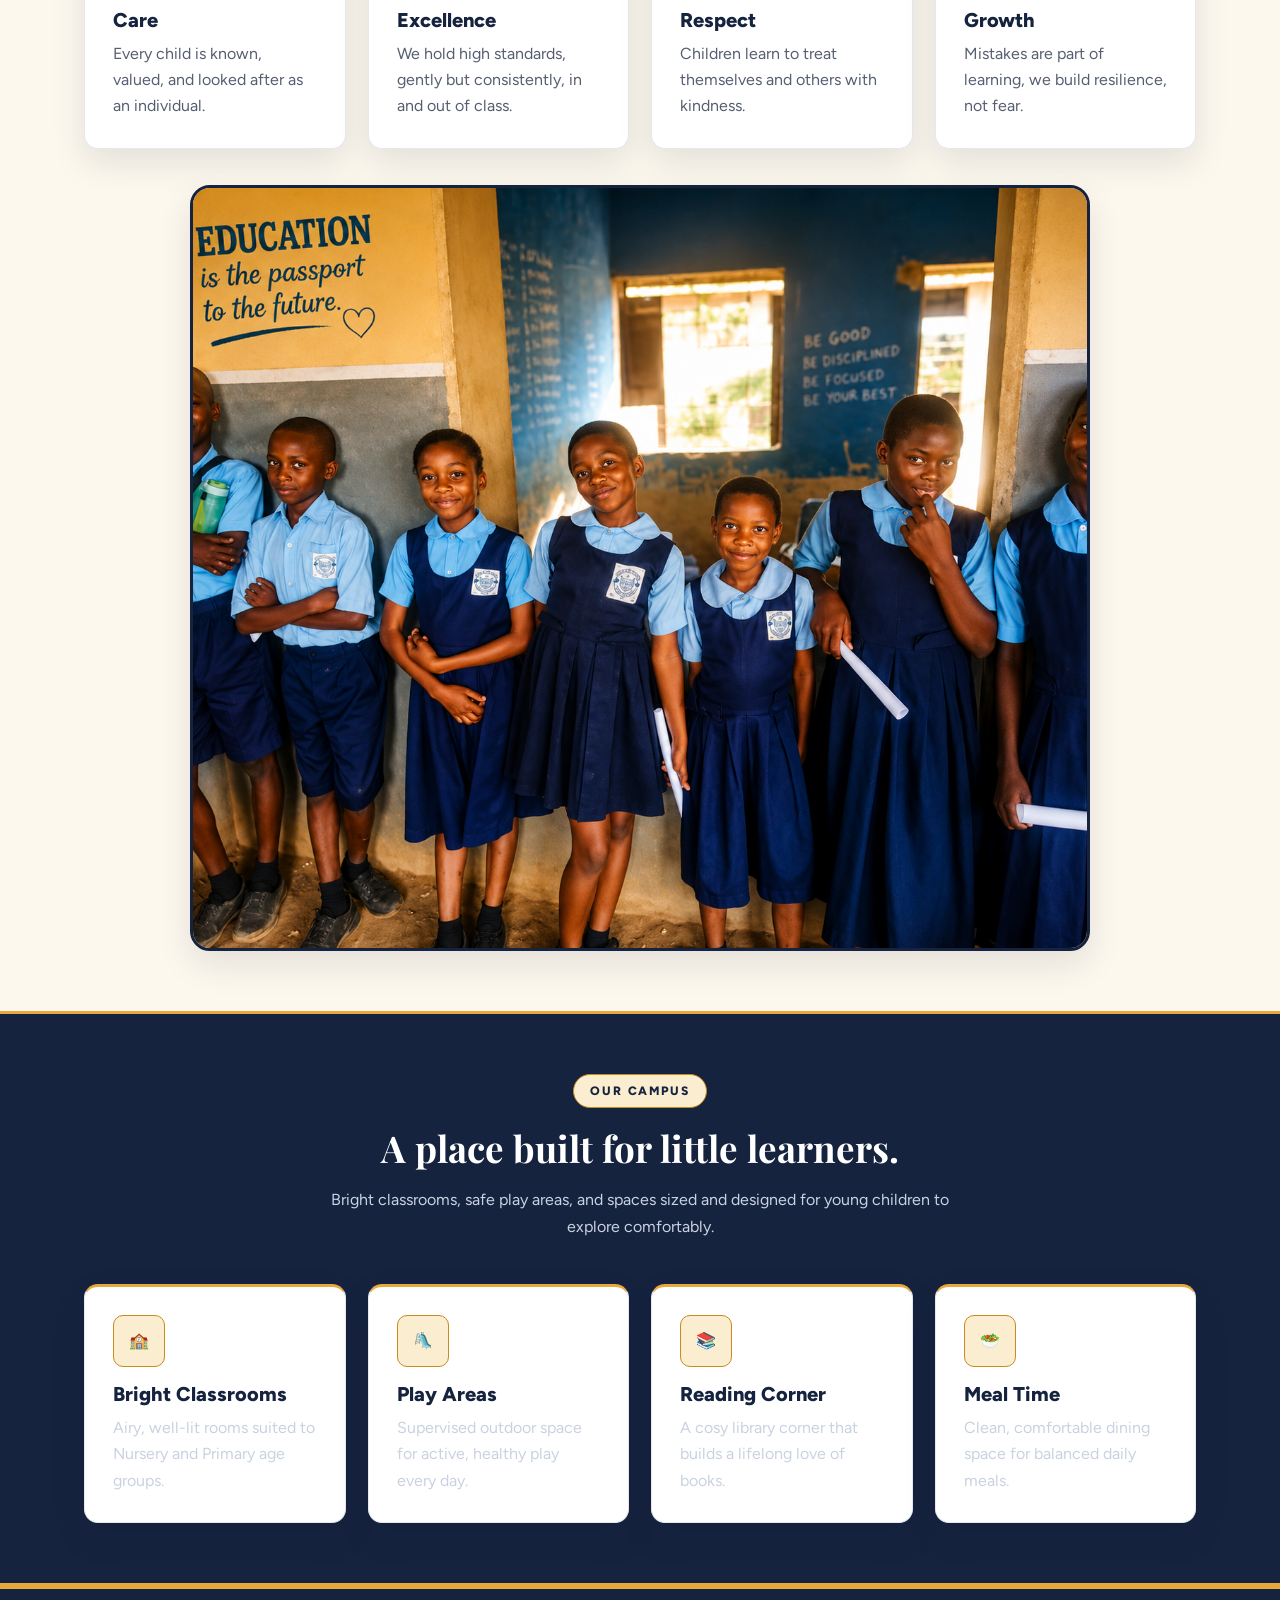
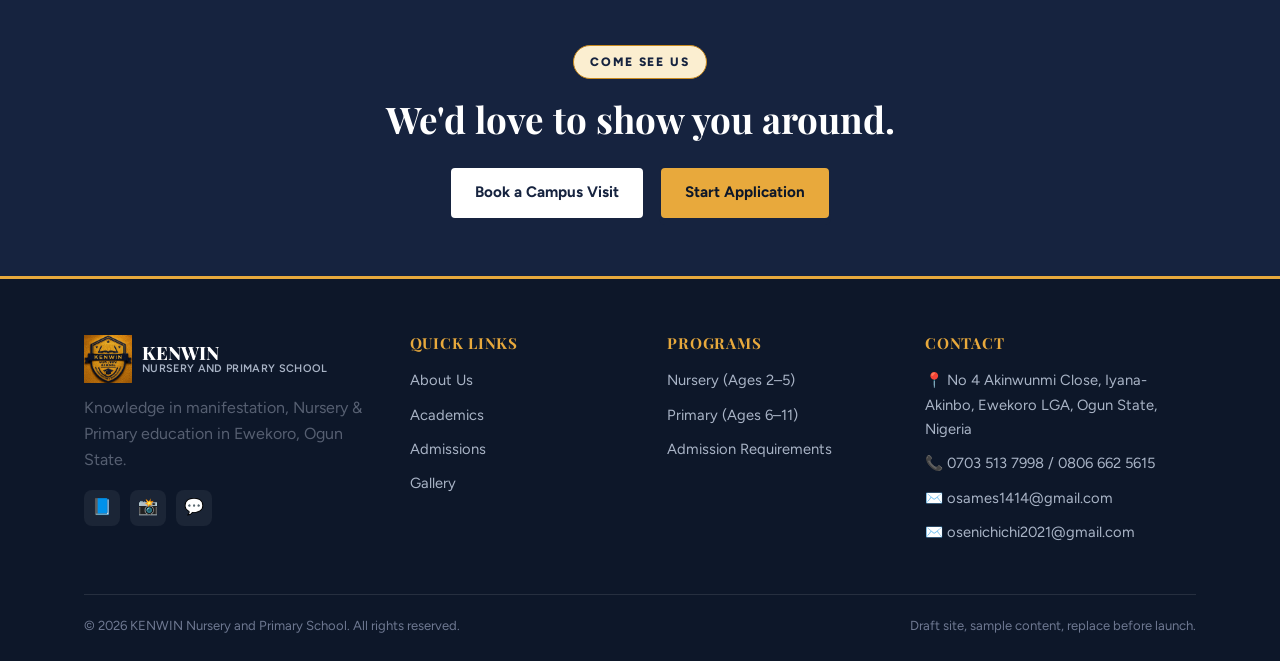
==== commit 5287fd3d: "Add photo background to About page hero" ====
--- a/about.html
+++ b/about.html
@@ -31,11 +31,13 @@
   </div>
 </header>
 
-<section class="page-hero">
-  <div class="container">
-    <span class="eyebrow">About KENWIN</span>
-    <h1>A decade of nurturing curious minds.</h1>
-    <p class="lead" style="margin:0 auto;">We started with one simple goal, build a school where children feel safe enough to try, fail, and try again.</p>
+<section class="page-hero" style="position:relative; overflow:hidden;">
+  <div style="position:absolute; inset:0; background-image:url('images/pupils-uniform-outside.jpeg'); background-size:cover; background-position:center 30%; opacity:0.9;"></div>
+  <div style="position:absolute; inset:0; background:linear-gradient(180deg, rgba(22,35,63,0.15), rgba(22,35,63,0.55));"></div>
+  <div class="container" style="position:relative;">
+    <span class="eyebrow" style="box-shadow:0 2px 10px rgba(0,0,0,0.25);">About KENWIN</span>
+    <h1 style="color:#fff; text-shadow:0 2px 14px rgba(0,0,0,0.55);">A decade of nurturing curious minds.</h1>
+    <p class="lead" style="margin:0 auto; color:#fff; text-shadow:0 2px 10px rgba(0,0,0,0.55);">We started with one simple goal, build a school where children feel safe enough to try, fail, and try again.</p>
   </div>
 </section>
 
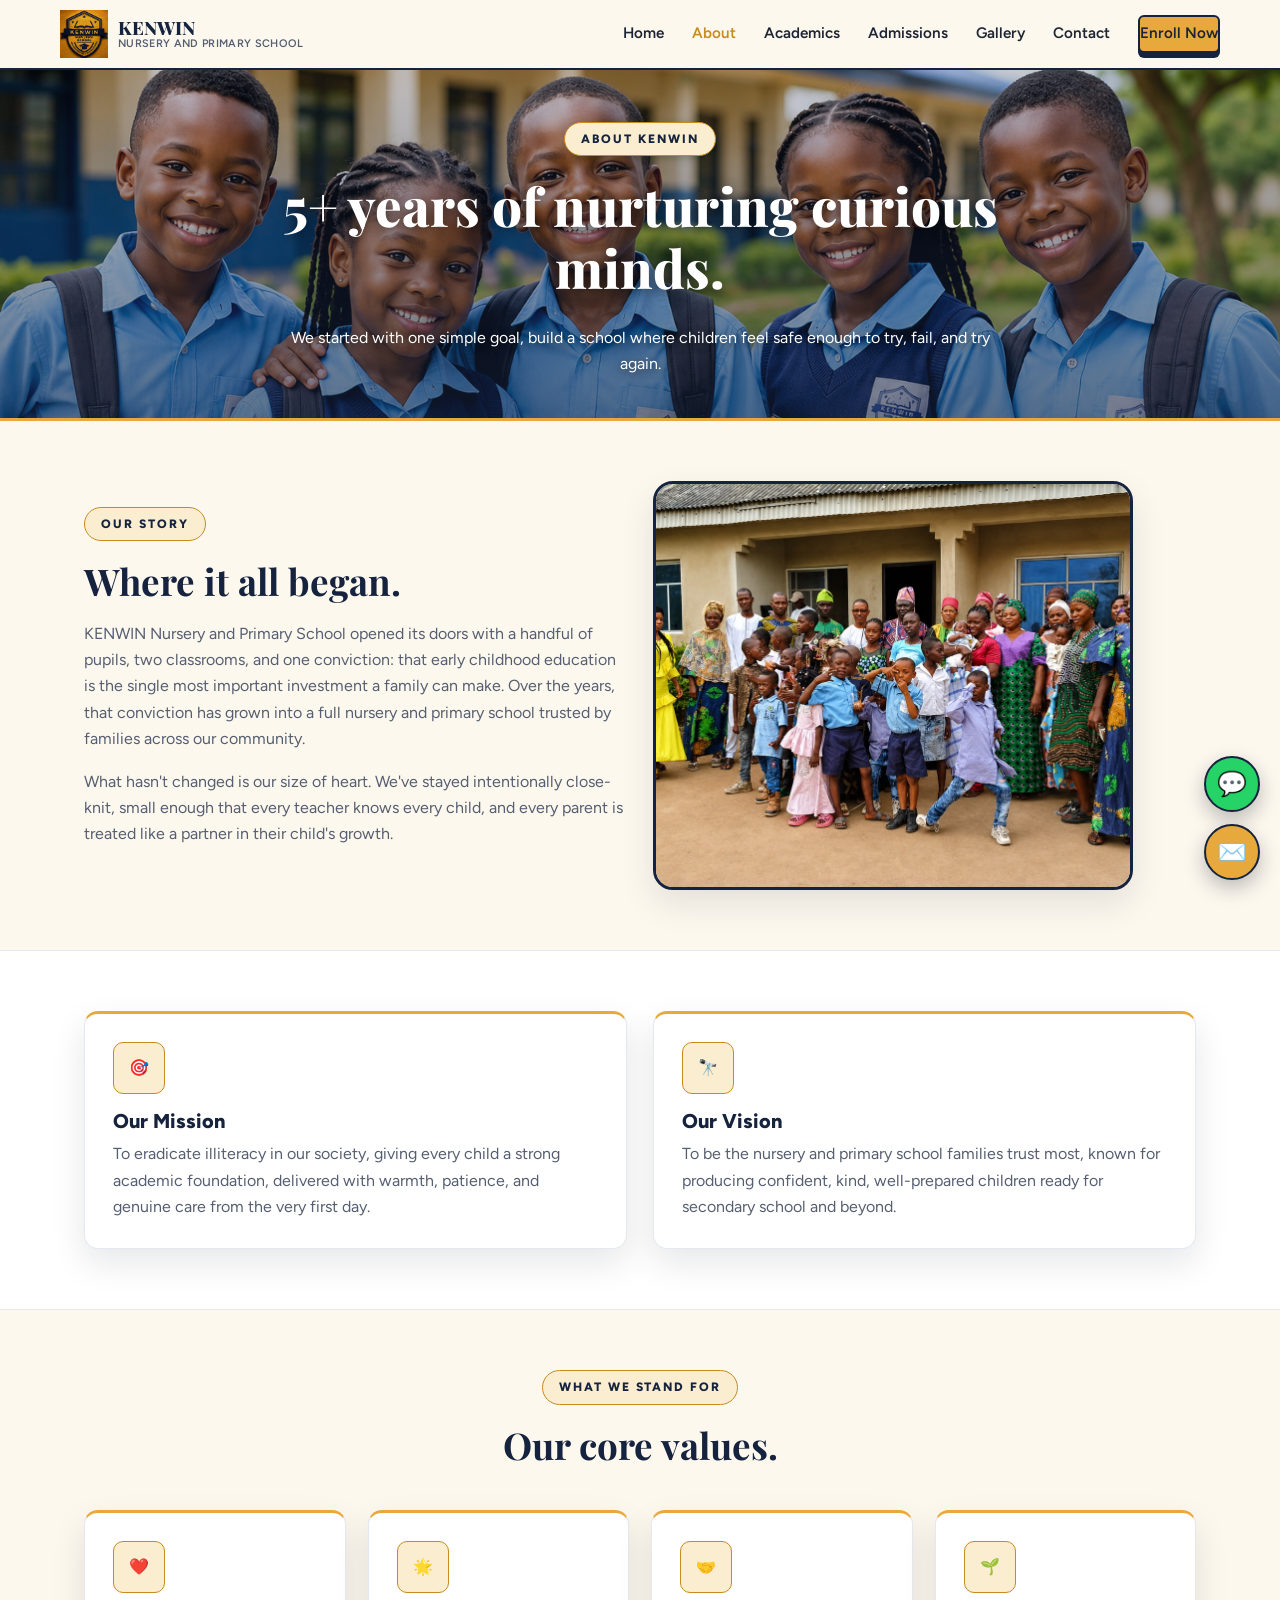
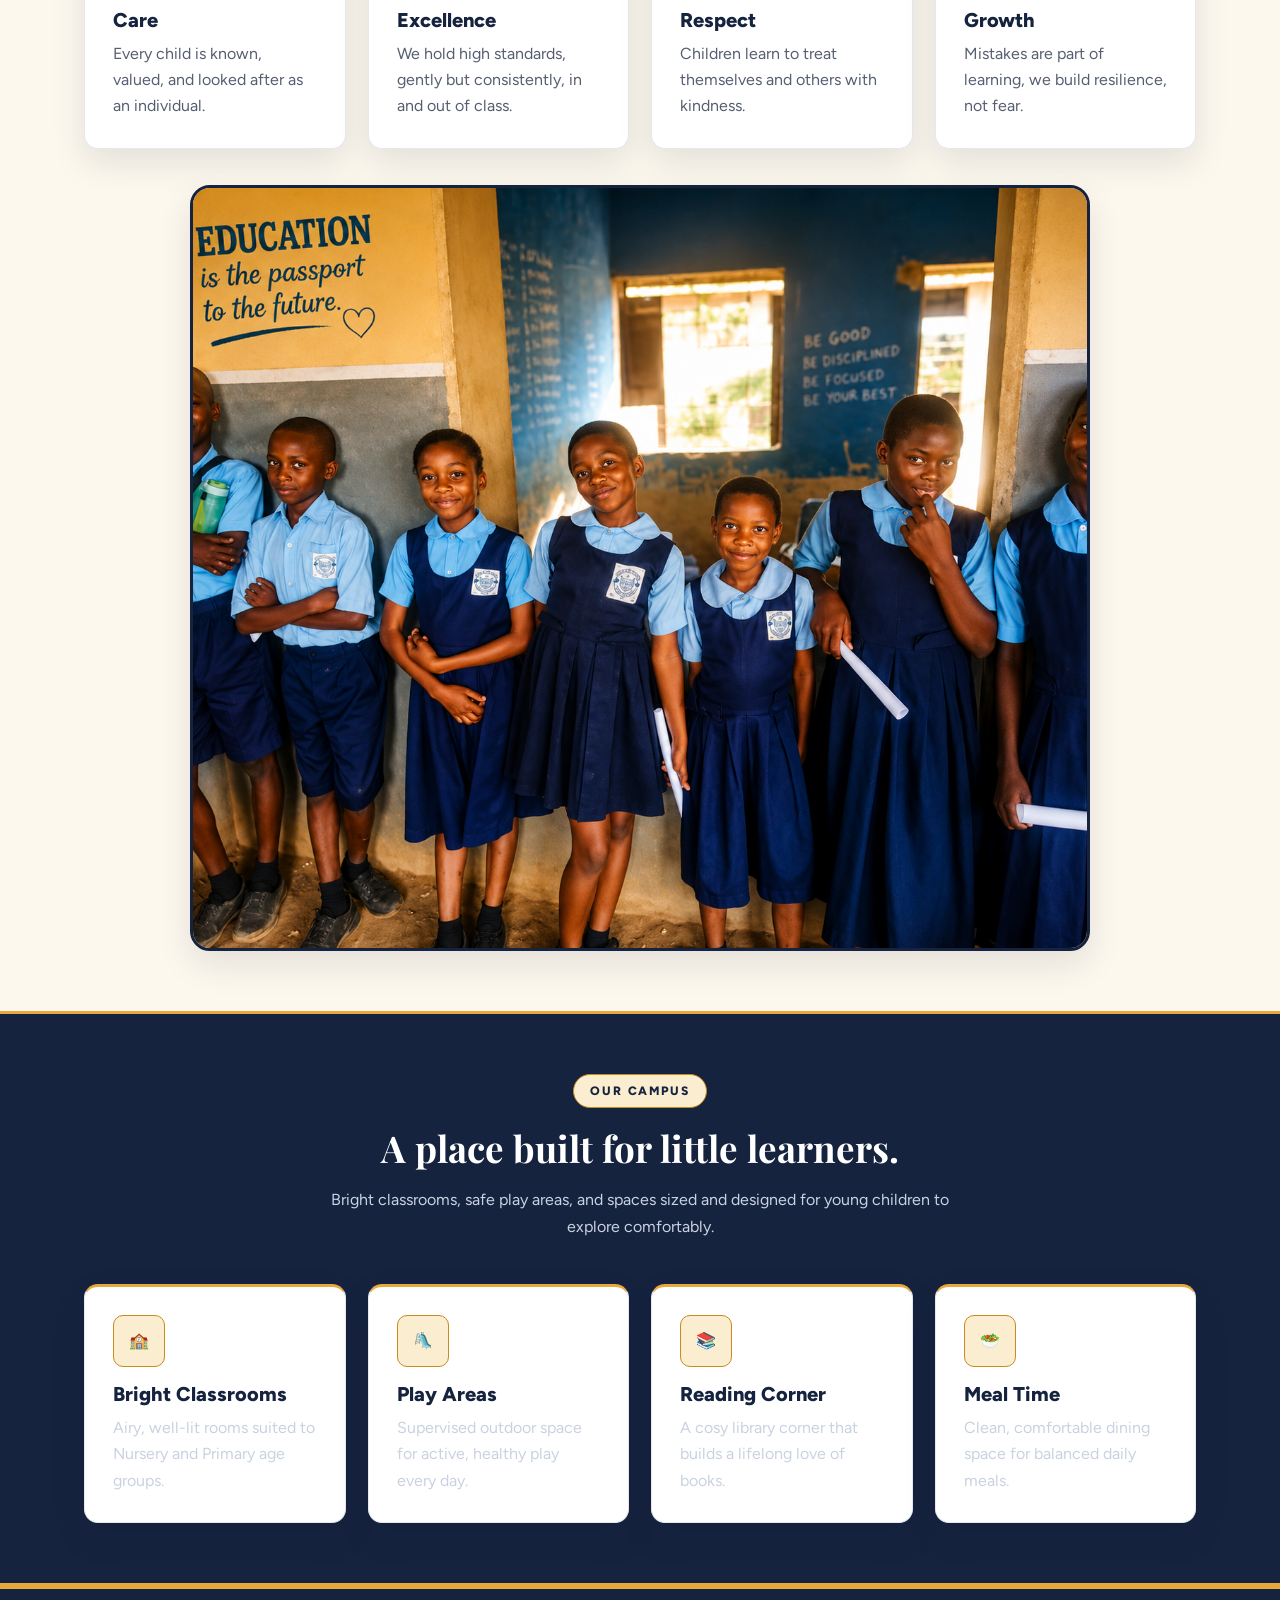
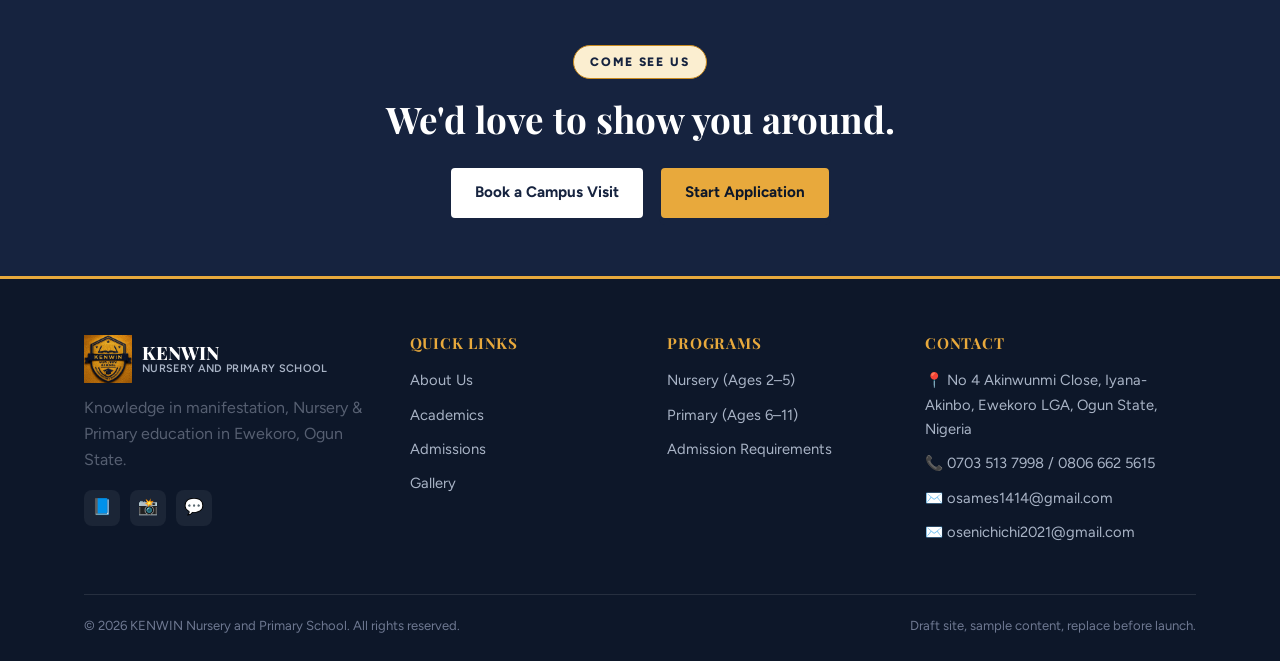
==== commit e30001f3: "Update years to 5+ and campus label" ====
--- a/about.html
+++ b/about.html
@@ -36,7 +36,7 @@
   <div style="position:absolute; inset:0; background:linear-gradient(180deg, rgba(22,35,63,0.15), rgba(22,35,63,0.55));"></div>
   <div class="container" style="position:relative;">
     <span class="eyebrow" style="box-shadow:0 2px 10px rgba(0,0,0,0.25);">About KENWIN</span>
-    <h1 style="color:#fff; text-shadow:0 2px 14px rgba(0,0,0,0.55);">A decade of nurturing curious minds.</h1>
+    <h1 style="color:#fff; text-shadow:0 2px 14px rgba(0,0,0,0.55);">5+ years of nurturing curious minds.</h1>
     <p class="lead" style="margin:0 auto; color:#fff; text-shadow:0 2px 10px rgba(0,0,0,0.55);">We started with one simple goal, build a school where children feel safe enough to try, fail, and try again.</p>
   </div>
 </section>
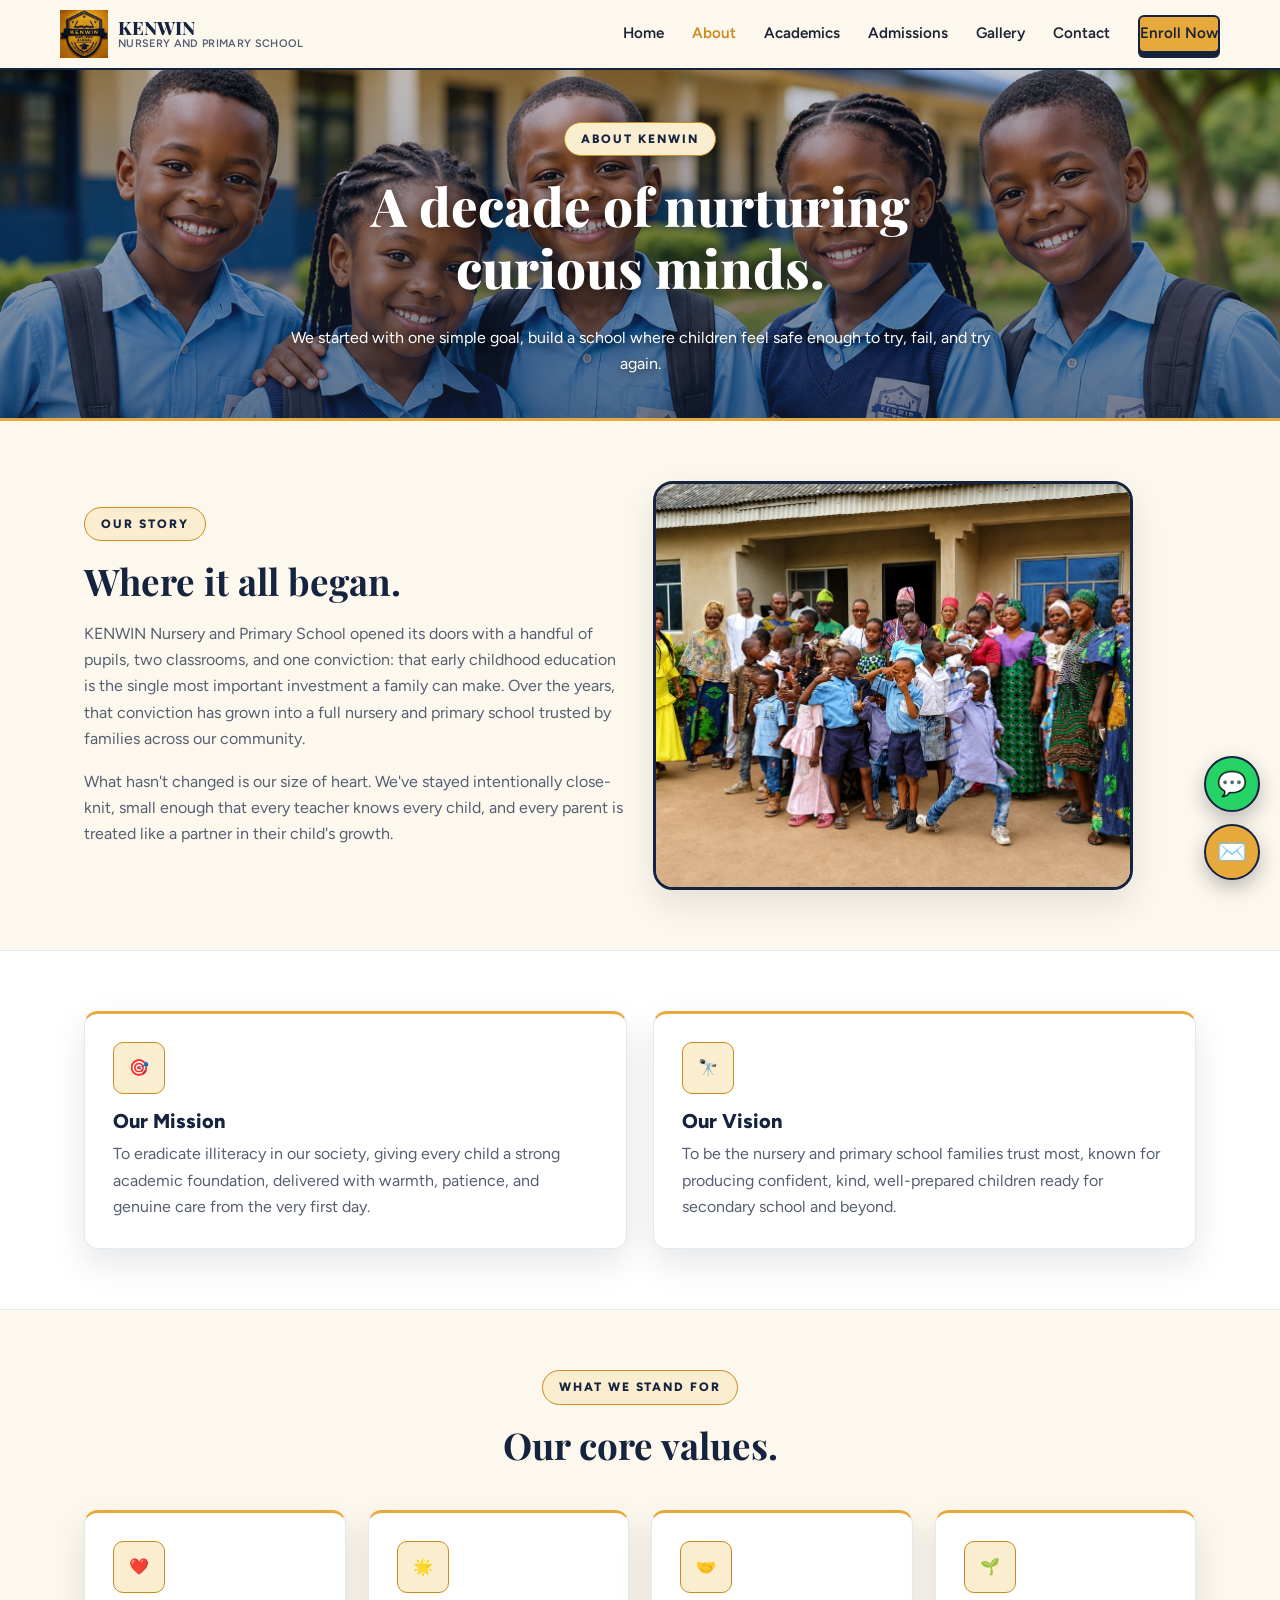
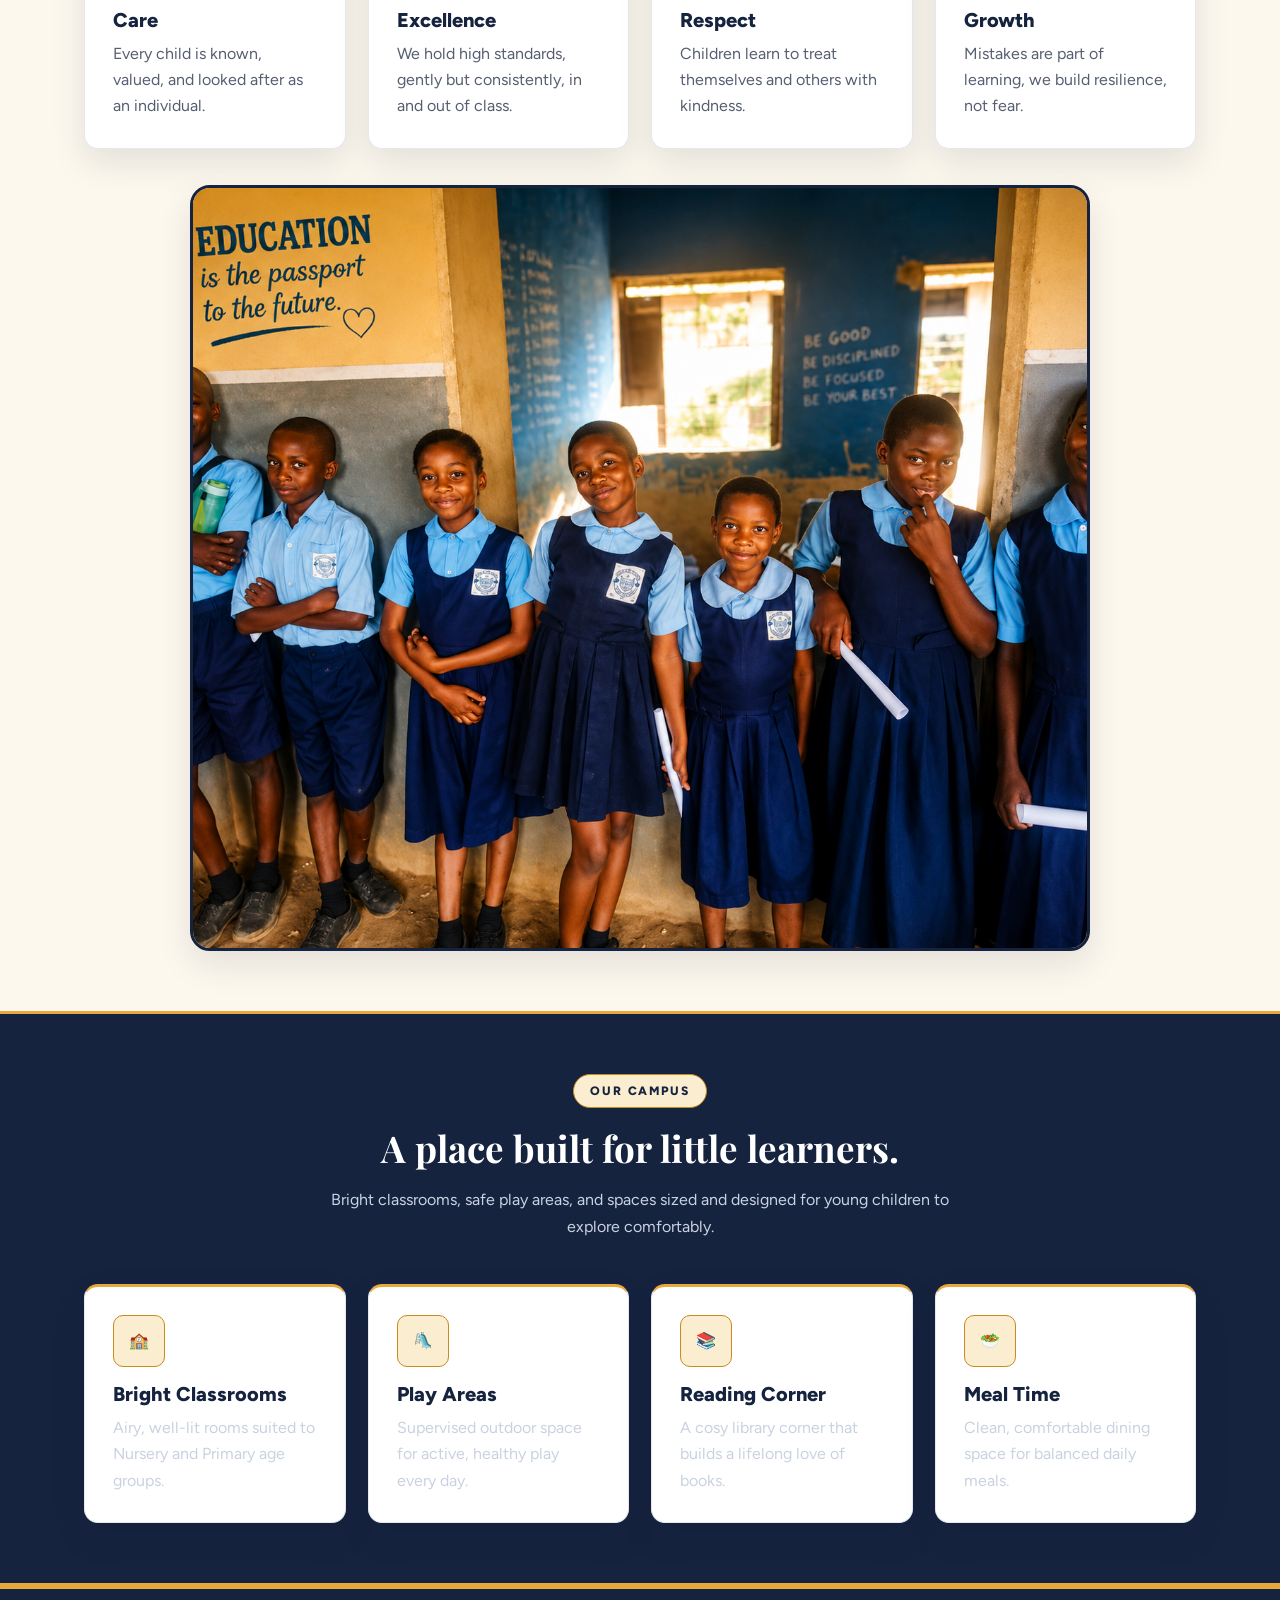
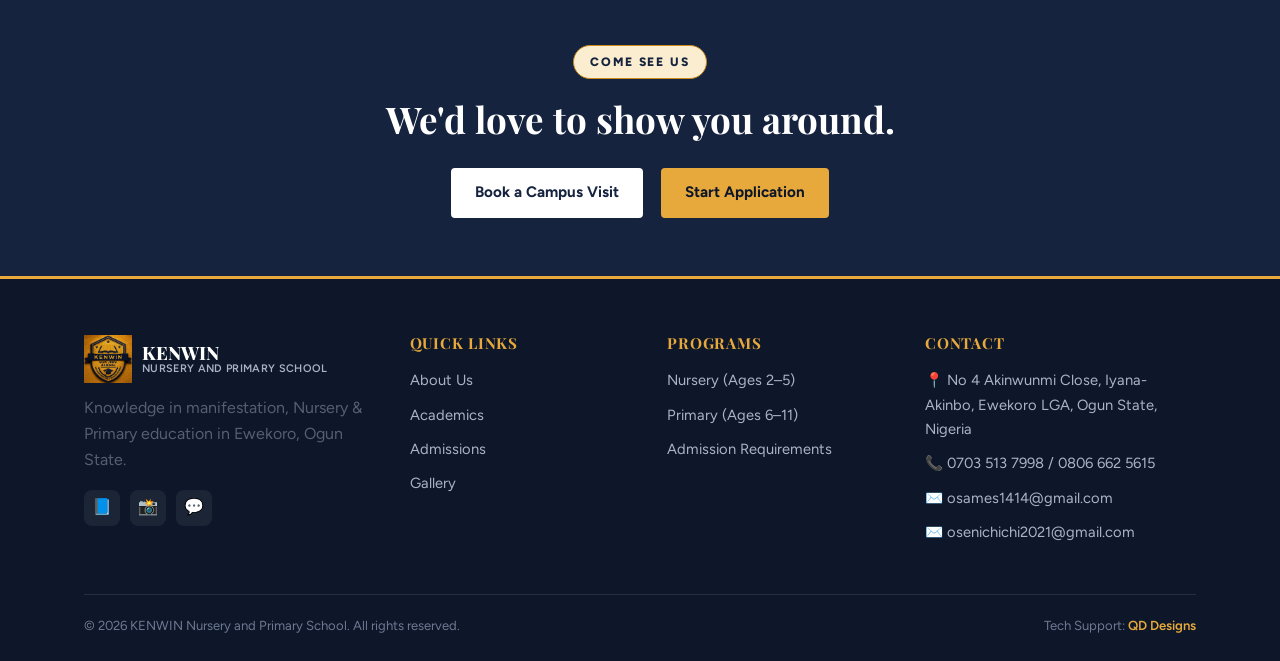
==== commit ad45c608: "Add Tech Support credit, remove draft banner text" ====
--- a/about.html
+++ b/about.html
@@ -36,7 +36,7 @@
   <div style="position:absolute; inset:0; background:linear-gradient(180deg, rgba(22,35,63,0.15), rgba(22,35,63,0.55));"></div>
   <div class="container" style="position:relative;">
     <span class="eyebrow" style="box-shadow:0 2px 10px rgba(0,0,0,0.25);">About KENWIN</span>
-    <h1 style="color:#fff; text-shadow:0 2px 14px rgba(0,0,0,0.55);">5+ years of nurturing curious minds.</h1>
+    <h1 style="color:#fff; text-shadow:0 2px 14px rgba(0,0,0,0.55);">A decade of nurturing curious minds.</h1>
     <p class="lead" style="margin:0 auto; color:#fff; text-shadow:0 2px 10px rgba(0,0,0,0.55);">We started with one simple goal, build a school where children feel safe enough to try, fail, and try again.</p>
   </div>
 </section>
@@ -163,7 +163,7 @@
     </div>
     <div class="footer-bottom">
       <span>© 2026 KENWIN Nursery and Primary School. All rights reserved.</span>
-      <span>Draft site, sample content, replace before launch.</span>
+      <span>Tech Support: <a href="https://wa.me/2349074318065" target="_blank" rel="noopener noreferrer" style="color:var(--gold); font-weight:600;">QD Designs</a></span>
     </div>
   </div>
 </footer>
